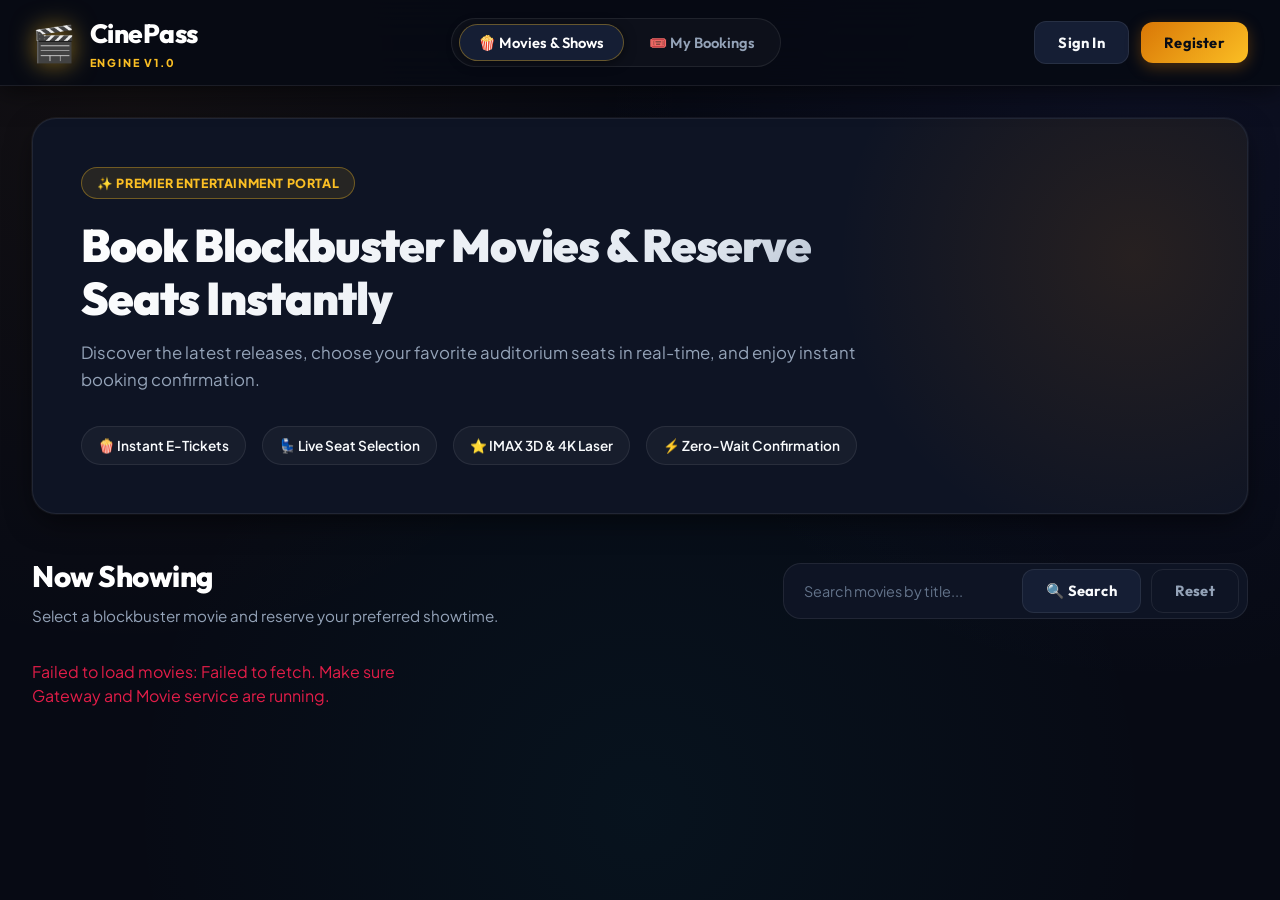
==== frontend/index.html @ 120dac6e "Initial commit: CinePass High-Concurrency Entertainment Ticketing Engine" ====
<!DOCTYPE html>
<html lang="en">
<head>
    <meta charset="UTF-8">
    <meta name="viewport" content="width=device-width, initial-scale=1.0">
    <title>CinePass | High-Concurrency Entertainment Ticketing Portal</title>
    <link rel="icon" href="data:image/svg+xml,<svg xmlns=%22http://www.w3.org/2000/svg%22 viewBox=%220 0 100 100%22><text y=%22.9em%22 font-size=%2290%22>🎬</text></svg>">
    <link rel="stylesheet" href="styles.css">
    <link rel="preconnect" href="https://fonts.googleapis.com">
    <link rel="preconnect" href="https://fonts.gstatic.com" crossorigin>
    <link href="https://fonts.googleapis.com/css2?family=Plus+Jakarta+Sans:wght@300;400;500;600;700;800&family=Space+Grotesk:wght@500;700&display=swap" rel="stylesheet">
</head>
<body>
    <!-- Top Navigation Bar -->
    <header class="navbar">
        <div class="nav-container">
            <div class="brand">
                <div class="brand-icon">🎬</div>
                <div class="brand-text">
                    <span class="brand-title">CinePass</span>
                    <span class="brand-badge">Engine v1.0</span>
                </div>
            </div>

            <nav class="nav-links">
                <button class="nav-btn active" data-tab="movies-view">🍿 Movies & Shows</button>
                <button class="nav-btn" data-tab="bookings-view">🎟️ My Bookings</button>
                <button class="nav-btn" data-tab="simulator-view" id="sim-nav-btn" style="display: none;">⚡ Concurrency Simulator</button>
                <button class="nav-btn" data-tab="admin-view" id="admin-nav-btn" style="display: none;">👑 Admin Console</button>
            </nav>

            <div class="auth-section" id="auth-section">
                <!-- Injected via JavaScript -->
            </div>
        </div>
    </header>

    <!-- Global Toast Notifications -->
    <div id="toast-container" class="toast-container"></div>

    <!-- Main Container -->
    <main class="main-content">
        <!-- Hero Section -->
        <section class="hero-banner">
            <div class="hero-content">
                <div class="hero-tag">✨ PREMIER ENTERTAINMENT PORTAL</div>
                <h1 class="hero-title">Book Blockbuster Movies & Reserve Seats Instantly</h1>
                <p class="hero-subtitle">Discover the latest releases, choose your favorite auditorium seats in real-time, and enjoy instant booking confirmation.</p>
                
                <div class="system-health-bar">
                    <div class="health-item">
                        <span>🍿 Instant E-Tickets</span>
                    </div>
                    <div class="health-item">
                        <span>💺 Live Seat Selection</span>
                    </div>
                    <div class="health-item">
                        <span>⭐ IMAX 3D & 4K Laser</span>
                    </div>
                    <div class="health-item">
                        <span>⚡ Zero-Wait Confirmation</span>
                    </div>
                </div>
            </div>
        </section>

        <!-- 1. Movies & Shows View -->
        <section id="movies-view" class="view-panel active">
            <div class="section-header">
                <div>
                    <h2 class="section-title">Now Showing</h2>
                    <p class="section-desc">Select a blockbuster movie and reserve your preferred showtime.</p>
                </div>
                <div class="search-box">
                    <input type="text" id="movie-search-input" placeholder="Search movies by title..." />
                    <button class="btn btn-secondary" id="search-movie-btn">🔍 Search</button>
                    <button class="btn btn-outline" id="reset-search-btn">Reset</button>
                </div>
            </div>

            <!-- Movie Cards Grid -->
            <div class="movies-grid" id="movies-grid">
                <div class="loading-spinner">Loading movies from catalog...</div>
            </div>

            <!-- Show Selection Modal / Section -->
            <div id="show-selection-modal" class="modal">
                <div class="modal-card modal-lg">
                    <div class="modal-header">
                        <div>
                            <h3 class="modal-title" id="selected-movie-title">Movie Shows</h3>
                            <span class="modal-subtitle" id="selected-movie-info">Genre • Duration</span>
                        </div>
                        <button class="close-modal-btn" onclick="closeShowModal()">✕</button>
                    </div>

                    <div class="modal-body">
                        <h4>Available Showtimes & Seat Availability</h4>
                        <div class="shows-list" id="shows-list">
                            <!-- Populated dynamically -->
                        </div>

                        <!-- Interactive Seat Booking Widget -->
                        <div id="booking-widget" class="booking-widget" style="display: none;">
                            <div class="screen-indicator">
                                <div class="screen-bar"></div>
                                <span class="screen-text">CINEMA SCREEN</span>
                            </div>

                            <div class="seat-map-container" id="seat-map-container">
                                <!-- Interactive visual seats -->
                            </div>

                            <div class="seat-legend">
                                <div class="legend-item"><span class="seat-box available"></span> Available</div>
                                <div class="legend-item"><span class="seat-box selected"></span> Selected</div>
                                <div class="legend-item"><span class="seat-box occupied"></span> Booked</div>
                            </div>

                            <div class="booking-summary-bar">
                                <div class="summary-details">
                                    <span>Selected Show: <strong id="summary-show-id">#101</strong></span>
                                    <span>Seats to Book: <strong id="summary-seats-count">1</strong></span>
                                    <span>Estimated Price: <strong id="summary-total-price">$24.00</strong></span>
                                </div>
                                <button class="btn btn-primary btn-glow" id="confirm-booking-btn">
                                    ⚡ Confirm Instant Booking
                                </button>
                            </div>
                        </div>
                    </div>
                </div>
            </div>
        </section>

        <!-- 2. My Bookings View -->
        <section id="bookings-view" class="view-panel">
            <div class="section-header">
                <div>
                    <h2 class="section-title">My CinePass Tickets</h2>
                    <p class="section-desc">Manage your reserved tickets, view booking confirmations, or process cancellations.</p>
                </div>
                <button class="btn btn-secondary" id="refresh-bookings-btn">🔄 Refresh Tickets</button>
            </div>

            <div class="bookings-grid" id="bookings-grid">
                <!-- Populated dynamically -->
            </div>
        </section>

        <!-- 3. High Concurrency Simulator View -->
        <section id="simulator-view" class="view-panel">
            <div class="section-header">
                <div>
                    <h2 class="section-title">⚡ High-Concurrency Race Condition Simulator</h2>
                    <p class="section-desc">Live stress-test the CinePass Atomic Allocation Engine against double-booking race conditions.</p>
                </div>
            </div>

            <div class="simulator-card">
                <div class="sim-controls-grid">
                    <div class="sim-control-group">
                        <label>Target Show for Stress Contention</label>
                        <select id="sim-target-show" class="form-input">
                            <!-- Populated dynamically -->
                        </select>
                    </div>

                    <div class="sim-control-group">
                        <label>Concurrent Simulated Users</label>
                        <input type="number" id="sim-users-count" class="form-input" value="15" min="2" max="50" />
                    </div>

                    <div class="sim-control-group">
                        <label>Seats Demanded Per User</label>
                        <input type="number" id="sim-seats-per-user" class="form-input" value="2" min="1" max="10" />
                    </div>

                    <div class="sim-control-group align-end">
                        <button class="btn btn-danger btn-glow" id="run-sim-btn">
                            🔥 Launch Simultaneous Rush
                        </button>
                    </div>
                </div>

                <!-- Simulation Realtime Dashboard -->
                <div class="sim-metrics-grid">
                    <div class="metric-card">
                        <span class="metric-title">Available Starting Inventory</span>
                        <span class="metric-val" id="metric-start-inventory">--</span>
                    </div>
                    <div class="metric-card success">
                        <span class="metric-title">Confirmed Allocations (200/201)</span>
                        <span class="metric-val text-success" id="metric-confirmed">0</span>
                    </div>
                    <div class="metric-card danger">
                        <span class="metric-title">Blocked Overbooking Conflicts (409)</span>
                        <span class="metric-val text-danger" id="metric-rejected">0</span>
                    </div>
                    <div class="metric-card highlight">
                        <span class="metric-title">Final Database Remaining Seats</span>
                        <span class="metric-val text-primary" id="metric-final-seats">--</span>
                    </div>
                </div>

                <div class="sim-logs-container">
                    <div class="sim-logs-header">
                        <span>Real-Time Concurrency Stream Logs</span>
                        <button class="btn-clean" onclick="clearSimLogs()">Clear Log</button>
                    </div>
                    <div class="sim-logs-stream" id="sim-logs-stream">
                        <div class="log-entry info">Ready to initiate concurrent simulation...</div>
                    </div>
                </div>
            </div>
        </section>

        <!-- 4. Admin Management Console -->
        <section id="admin-view" class="view-panel">
            <div class="section-header">
                <div>
                    <h2 class="section-title">👑 Admin Control Panel</h2>
                    <p class="section-desc">Create movies, schedule shows, and inspect system-wide allocations.</p>
                </div>
            </div>

            <div class="admin-grid">
                <!-- Add Movie Card -->
                <div class="admin-card">
                    <h3 class="admin-card-title">🎬 Add New Movie</h3>
                    <form id="add-movie-form" class="admin-form">
                        <div class="form-group">
                            <label>Movie Title</label>
                            <input type="text" id="admin-movie-title" class="form-input" placeholder="e.g. Oppenheimer" required />
                        </div>
                        <div class="form-group">
                            <label>Genre</label>
                            <input type="text" id="admin-movie-genre" class="form-input" placeholder="e.g. Biography/Drama" required />
                        </div>
                        <div class="form-group">
                            <label>Duration (Minutes)</label>
                            <input type="number" id="admin-movie-duration" class="form-input" placeholder="180" min="1" required />
                        </div>
                        <button type="submit" class="btn btn-primary">Save Movie to Catalog</button>
                    </form>
                </div>

                <!-- Schedule Show Card -->
                <div class="admin-card">
                    <h3 class="admin-card-title">📅 Schedule New Show</h3>
                    <form id="schedule-show-form" class="admin-form">
                        <div class="form-group">
                            <label>Select Movie</label>
                            <select id="admin-show-movie-select" class="form-input" required>
                                <!-- Populated dynamically -->
                            </select>
                        </div>
                        <div class="form-group">
                            <label>Showtime (Future Date & Time)</label>
                            <input type="datetime-local" id="admin-show-time" class="form-input" required />
                        </div>
                        <div class="form-group">
                            <label>Seat Capacity (Available Seats)</label>
                            <input type="number" id="admin-show-capacity" class="form-input" placeholder="100" min="1" required />
                        </div>
                        <button type="submit" class="btn btn-primary">Schedule Show</button>
                    </form>
                </div>
            </div>
        </section>
    </main>

    <!-- Auth Modal (Login / Register) -->
    <div id="auth-modal" class="modal">
        <div class="modal-card">
            <div class="modal-header">
                <div>
                    <h3 class="modal-title" id="auth-modal-title">CinePass Authentication</h3>
                    <span class="modal-subtitle">Login or create an account to book cinema tickets</span>
                </div>
                <button class="close-modal-btn" onclick="closeAuthModal()">✕</button>
            </div>

            <div class="auth-tabs">
                <button class="auth-tab-btn active" id="tab-login-btn" onclick="switchAuthTab('login')">Sign In</button>
                <button class="auth-tab-btn" id="tab-register-btn" onclick="switchAuthTab('register')">Register</button>
            </div>

            <!-- Login Form -->
            <form id="login-form" class="auth-form active">
                <div class="quick-login-pills">
                    <button type="button" class="pill-btn" onclick="quickFillLogin('john_doe', 'password123')">⚡ Quick User (john_doe)</button>
                    <button type="button" class="pill-btn admin" onclick="quickFillLogin('admin', 'password123')">👑 Quick Admin (admin)</button>
                </div>

                <div class="form-group">
                    <label>Username</label>
                    <input type="text" id="login-username" class="form-input" placeholder="Enter username" required />
                </div>
                <div class="form-group">
                    <label>Password</label>
                    <input type="password" id="login-password" class="form-input" placeholder="Enter password" required />
                </div>
                <button type="submit" class="btn btn-primary btn-block">Sign In with CinePass</button>
            </form>

            <!-- Register Form -->
            <form id="register-form" class="auth-form">
                <div class="form-group">
                    <label>Username</label>
                    <input type="text" id="reg-username" class="form-input" placeholder="Pick a unique username" required />
                </div>
                <div class="form-group">
                    <label>Email Address</label>
                    <input type="email" id="reg-email" class="form-input" placeholder="name@domain.com" required />
                </div>
                <div class="form-group">
                    <label>Password</label>
                    <input type="password" id="reg-password" class="form-input" placeholder="Minimum 6 characters" required />
                </div>
                <button type="submit" class="btn btn-primary btn-block">Create Account</button>
            </form>
        </div>
    </div>

    <!-- Booking Confirmation Pass Modal -->
    <div id="ticket-pass-modal" class="modal">
        <div class="modal-card modal-ticket">
            <div class="ticket-header">
                <div class="ticket-badge">🎉 BOOKING CONFIRMED</div>
                <button class="close-modal-btn" onclick="closeTicketModal()">✕</button>
            </div>
            <div class="ticket-body">
                <div class="ticket-movie" id="ticket-movie-title">Movie Title</div>
                <div class="ticket-details-grid">
                    <div class="ticket-detail">
                        <span class="lbl">Booking ID</span>
                        <span class="val" id="ticket-booking-id">#5001</span>
                    </div>
                    <div class="ticket-detail">
                        <span class="lbl">Seats</span>
                        <span class="val" id="ticket-seats-count">2 Seats</span>
                    </div>
                    <div class="ticket-detail">
                        <span class="lbl">Show ID</span>
                        <span class="val" id="ticket-show-id">#101</span>
                    </div>
                    <div class="ticket-detail">
                        <span class="lbl">Status</span>
                        <span class="val status-confirmed" id="ticket-status">CONFIRMED</span>
                    </div>
                </div>
                <div class="ticket-barcode">
                    <div class="barcode-lines"></div>
                    <span class="barcode-num">CINEPASS-SECURE-ALLOCATION-2026</span>
                </div>
            </div>
            <div class="ticket-footer">
                <button class="btn btn-secondary btn-block" onclick="closeTicketModal()">Done & View My Bookings</button>
            </div>
        </div>
    </div>

    <script src="app.js"></script>
</body>
</html>
---- frontend/styles.css ----
/* ===================================================================
   CINEPASS - PREMIER CINEMA & TICKETING ENGINE (V3.1 ALL-PARTS CLASSIC)
   ===================================================================
   Covers 100% of UI components:
   ✅ Header, Navbar, Brand, User Profile, Quick-Login Pills
   ✅ Hero Marquee, Live System Status Badges
   ✅ Movies Grid, Cinematic Card Mockups, Search & Filter Bar
   ✅ Showtime Slots, Curved Screen Auditorium, Tiered Seat Matrix
   ✅ Real-time Order Summary, Price Calculator
   ✅ Boarding Pass Cinema Ticket Stubs with Barcodes
   ✅ Concurrency Simulator Operations Deck & Live Log Stream
   ✅ Admin Management Console (Movie Catalog & Show Scheduler)
   ✅ Modals (Auth Modal, Seat Selection Modal, Ticket Confirmation Modal)
   ✅ Toast Notifications, Loading Spinners & Empty States
   =================================================================== */

@import url('https://fonts.googleapis.com/css2?family=Plus+Jakarta+Sans:wght@300;400;500;600;700;800&family=Outfit:wght@400;500;600;700;800;900&family=JetBrains+Mono:wght@400;500;700&display=swap');

:root {
    /* Classic Cinema Dark Palette */
    --bg-base: #070a14;
    --bg-surface: #0e1424;
    --bg-surface-elevated: #151e34;
    --bg-card: rgba(15, 23, 42, 0.85);
    --bg-card-hover: rgba(22, 33, 58, 0.95);

    /* Classic Accents */
    --accent-gold: #d97706;
    --accent-gold-light: #fbbf24;
    --accent-gold-glow: rgba(251, 191, 36, 0.35);
    --accent-ruby: #e11d48;
    --accent-ruby-light: #f43f5e;
    --accent-cyan: #06b6d4;
    --accent-emerald: #10b981;
    --accent-indigo: #6366f1;

    /* Gradients */
    --gradient-gold: linear-gradient(135deg, #d97706 0%, #fbbf24 100%);
    --gradient-ruby: linear-gradient(135deg, #e11d48 0%, #f43f5e 100%);
    --gradient-header: linear-gradient(135deg, #ffffff 0%, #e2e8f0 70%, #94a3b8 100%);
    --gradient-surface: linear-gradient(180deg, rgba(255, 255, 255, 0.04) 0%, rgba(255, 255, 255, 0.01) 100%);

    /* Typography Colors */
    --text-primary: #f8fafc;
    --text-secondary: #94a3b8;
    --text-muted: #64748b;
    --text-gold: #fbbf24;

    /* Borders */
    --border-subtle: rgba(255, 255, 255, 0.08);
    --border-medium: rgba(255, 255, 255, 0.16);
    --border-gold: rgba(251, 191, 36, 0.35);

    /* Shadows */
    --shadow-card: 0 10px 30px -5px rgba(0, 0, 0, 0.6), 0 0 0 1px rgba(255, 255, 255, 0.06);
    --shadow-card-hover: 0 20px 40px -5px rgba(0, 0, 0, 0.8), 0 0 0 1px rgba(251, 191, 36, 0.4), 0 0 20px rgba(217, 119, 6, 0.25);
    --shadow-modal: 0 25px 60px -12px rgba(0, 0, 0, 0.9), 0 0 0 1px rgba(255, 255, 255, 0.1);

    /* Radii */
    --radius-sm: 6px;
    --radius-md: 12px;
    --radius-lg: 18px;
    --radius-xl: 24px;
    --radius-full: 9999px;

    /* Fonts */
    --font-heading: 'Outfit', -apple-system, sans-serif;
    --font-body: 'Plus Jakarta Sans', -apple-system, sans-serif;
    --font-mono: 'JetBrains Mono', monospace;

    --transition: all 0.22s cubic-bezier(0.16, 1, 0.3, 1);
}

* {
    box-sizing: border-box;
    margin: 0;
    padding: 0;
}

html {
    scroll-behavior: smooth;
    font-size: 16px;
    color-scheme: dark;
}

body {
    background-color: var(--bg-base);
    background-image: 
        radial-gradient(circle at 10% 10%, rgba(217, 119, 6, 0.06) 0%, transparent 40%),
        radial-gradient(circle at 90% 15%, rgba(99, 102, 241, 0.07) 0%, transparent 40%),
        radial-gradient(circle at 50% 90%, rgba(6, 182, 212, 0.05) 0%, transparent 50%);
    background-attachment: fixed;
    color: var(--text-primary);
    font-family: var(--font-body);
    min-height: 100vh;
    display: flex;
    flex-direction: column;
    overflow-x: hidden;
    line-height: 1.55;
}

/* Custom Scrollbar */
::-webkit-scrollbar {
    width: 8px;
    height: 8px;
}
::-webkit-scrollbar-track {
    background: var(--bg-base);
}
::-webkit-scrollbar-thumb {
    background: rgba(255, 255, 255, 0.16);
    border-radius: var(--radius-full);
}
::-webkit-scrollbar-thumb:hover {
    background: var(--accent-gold);
}

/* ===================================================================
   1. TOP NAVIGATION BAR
   =================================================================== */

.navbar {
    position: sticky;
    top: 0;
    z-index: 1000;
    background: rgba(7, 10, 20, 0.92);
    backdrop-filter: blur(24px);
    -webkit-backdrop-filter: blur(24px);
    border-bottom: 1px solid var(--border-subtle);
    box-shadow: 0 4px 25px rgba(0, 0, 0, 0.6);
}

.nav-container {
    max-width: 1400px;
    margin: 0 auto;
    padding: 0.85rem 2rem;
    display: flex;
    align-items: center;
    justify-content: space-between;
    gap: 1.5rem;
}

.brand {
    display: flex;
    align-items: center;
    gap: 0.85rem;
    text-decoration: none;
    cursor: pointer;
    user-select: none;
}

.brand-icon {
    font-size: 2.2rem;
    filter: drop-shadow(0 0 12px rgba(251, 191, 36, 0.55));
    transition: var(--transition);
}

.brand:hover .brand-icon {
    transform: scale(1.08) rotate(-5deg);
}

.brand-text {
    display: flex;
    flex-direction: column;
}

.brand-title {
    font-family: var(--font-heading);
    font-size: 1.65rem;
    font-weight: 800;
    letter-spacing: -0.5px;
    color: #ffffff;
}

.brand-badge {
    font-size: 0.68rem;
    font-weight: 800;
    letter-spacing: 1.8px;
    color: var(--accent-gold-light);
    text-transform: uppercase;
}

.nav-links {
    display: flex;
    align-items: center;
    gap: 0.4rem;
    background: rgba(255, 255, 255, 0.03);
    padding: 0.3rem 0.45rem;
    border-radius: var(--radius-full);
    border: 1px solid var(--border-subtle);
}

.nav-btn {
    background: transparent;
    border: none;
    color: var(--text-secondary);
    font-family: var(--font-heading);
    font-size: 0.92rem;
    font-weight: 600;
    padding: 0.5rem 1.15rem;
    border-radius: var(--radius-full);
    cursor: pointer;
    transition: var(--transition);
    display: inline-flex;
    align-items: center;
    gap: 0.45rem;
}

.nav-btn:hover {
    color: #ffffff;
    background: rgba(255, 255, 255, 0.06);
}

.nav-btn.active {
    color: #ffffff;
    background: var(--bg-surface-elevated);
    border: 1px solid var(--border-gold);
    box-shadow: 0 2px 12px rgba(0, 0, 0, 0.5);
}

/* User Auth Section in Navbar */
.auth-section {
    display: flex;
    align-items: center;
    gap: 0.75rem;
}

.user-badge {
    display: flex;
    align-items: center;
    gap: 0.65rem;
    background: var(--bg-surface-elevated);
    border: 1px solid var(--border-subtle);
    padding: 0.4rem 0.95rem;
    border-radius: var(--radius-full);
    font-size: 0.88rem;
    font-weight: 600;
}

.user-role-tag {
    font-size: 0.68rem;
    font-weight: 800;
    padding: 0.15rem 0.55rem;
    border-radius: var(--radius-full);
    background: rgba(251, 191, 36, 0.15);
    color: var(--accent-gold-light);
    border: 1px solid var(--border-gold);
    text-transform: uppercase;
}

/* ===================================================================
   2. BUTTONS & CONTROLS
   =================================================================== */

.btn {
    font-family: var(--font-heading);
    font-size: 0.92rem;
    font-weight: 700;
    letter-spacing: 0.2px;
    padding: 0.7rem 1.45rem;
    border: none;
    border-radius: var(--radius-md);
    cursor: pointer;
    transition: var(--transition);
    display: inline-flex;
    align-items: center;
    justify-content: center;
    gap: 0.5rem;
    text-decoration: none;
    user-select: none;
}

.btn-primary {
    background: var(--gradient-gold);
    color: #080c16;
    box-shadow: 0 4px 15px rgba(217, 119, 6, 0.35);
}

.btn-primary:hover:not(:disabled) {
    box-shadow: 0 6px 22px rgba(217, 119, 6, 0.55);
    transform: translateY(-1px);
}

.btn-secondary {
    background: var(--bg-surface-elevated);
    color: var(--text-primary);
    border: 1px solid var(--border-subtle);
}

.btn-secondary:hover:not(:disabled) {
    background: var(--bg-card-hover);
    border-color: var(--border-medium);
}

.btn-outline {
    background: transparent;
    color: var(--text-secondary);
    border: 1px solid var(--border-subtle);
}

.btn-outline:hover:not(:disabled) {
    color: #ffffff;
    border-color: var(--border-medium);
    background: rgba(255, 255, 255, 0.04);
}

.btn-danger {
    background: var(--gradient-ruby);
    color: #ffffff;
    box-shadow: 0 4px 15px rgba(225, 29, 72, 0.35);
}

.btn-danger:hover:not(:disabled) {
    box-shadow: 0 6px 22px rgba(225, 29, 72, 0.55);
    transform: translateY(-1px);
}

.btn-block {
    width: 100%;
}

.btn-glow {
    box-shadow: 0 0 20px var(--accent-gold-glow);
}

.btn:disabled {
    opacity: 0.5;
    cursor: not-allowed;
    transform: none !important;
}

.btn-clean {
    background: transparent;
    border: none;
    color: var(--text-muted);
    font-size: 0.8rem;
    cursor: pointer;
    transition: var(--transition);
}

.btn-clean:hover {
    color: var(--text-primary);
}

/* ===================================================================
   3. HERO BANNER
   =================================================================== */

.main-content {
    max-width: 1400px;
    width: 100%;
    margin: 0 auto;
    padding: 2rem;
    flex: 1;
}

.hero-banner {
    position: relative;
    background: var(--bg-surface);
    border: 1px solid var(--border-subtle);
    border-radius: var(--radius-xl);
    padding: 3rem;
    margin-bottom: 2.5rem;
    overflow: hidden;
    box-shadow: var(--shadow-card);
}

.hero-banner::before {
    content: '';
    position: absolute;
    top: 0;
    right: 0;
    width: 450px;
    height: 100%;
    background: radial-gradient(circle at 75% 35%, rgba(217, 119, 6, 0.12) 0%, transparent 70%);
    pointer-events: none;
}

.hero-content {
    position: relative;
    z-index: 1;
    max-width: 820px;
}

.hero-tag {
    display: inline-flex;
    align-items: center;
    gap: 0.5rem;
    background: rgba(251, 191, 36, 0.1);
    color: var(--accent-gold-light);
    border: 1px solid var(--border-gold);
    font-size: 0.78rem;
    font-weight: 800;
    letter-spacing: 0.6px;
    padding: 0.35rem 0.95rem;
    border-radius: var(--radius-full);
    margin-bottom: 1.25rem;
    text-transform: uppercase;
}

.hero-title {
    font-family: var(--font-heading);
    font-size: 2.85rem;
    font-weight: 900;
    line-height: 1.15;
    letter-spacing: -1px;
    margin-bottom: 1rem;
    background: var(--gradient-header);
    -webkit-background-clip: text;
    -webkit-text-fill-color: transparent;
}

.hero-subtitle {
    font-size: 1.05rem;
    color: var(--text-secondary);
    line-height: 1.6;
    margin-bottom: 2rem;
}

.system-health-bar {
    display: flex;
    flex-wrap: wrap;
    align-items: center;
    gap: 1rem;
}

.health-item {
    display: flex;
    align-items: center;
    gap: 0.5rem;
    background: rgba(255, 255, 255, 0.04);
    border: 1px solid var(--border-subtle);
    padding: 0.5rem 1rem;
    border-radius: var(--radius-full);
    font-size: 0.85rem;
    font-weight: 600;
    color: var(--text-primary);
    transition: var(--transition);
}

.health-item:hover {
    border-color: var(--border-gold);
    background: rgba(251, 191, 36, 0.06);
}

.health-dot.active {
    background: var(--accent-emerald);
    box-shadow: 0 0 10px var(--accent-emerald);
}

/* ===================================================================
   4. VIEW PANELS & SECTION HEADERS
   =================================================================== */

.view-panel {
    display: none;
    animation: fadeIn 0.3s cubic-bezier(0.16, 1, 0.3, 1);
}

.view-panel.active {
    display: block;
}

@keyframes fadeIn {
    from { opacity: 0; transform: translateY(8px); }
    to { opacity: 1; transform: translateY(0); }
}

.section-header {
    display: flex;
    align-items: center;
    justify-content: space-between;
    margin-bottom: 2rem;
    gap: 1.5rem;
    flex-wrap: wrap;
}

.section-title {
    font-family: var(--font-heading);
    font-size: 1.85rem;
    font-weight: 800;
    color: #ffffff;
    letter-spacing: -0.5px;
}

.section-desc {
    color: var(--text-secondary);
    font-size: 0.95rem;
    margin-top: 0.25rem;
}

.search-box {
    display: flex;
    align-items: center;
    gap: 0.6rem;
    background: var(--bg-surface);
    padding: 0.35rem 0.5rem;
    border-radius: var(--radius-lg);
    border: 1px solid var(--border-subtle);
}

.search-box input {
    background: transparent;
    border: none;
    color: #ffffff;
    font-family: var(--font-body);
    font-size: 0.9rem;
    padding: 0.5rem 0.75rem;
    outline: none;
    width: 220px;
}

.search-box input::placeholder {
    color: var(--text-muted);
}

/* ===================================================================
   5. MOVIES CATALOG GRID
   =================================================================== */

.movies-grid {
    display: grid;
    grid-template-columns: repeat(auto-fill, minmax(320px, 1fr));
    gap: 1.75rem;
}

.movie-card {
    background: var(--bg-surface);
    border: 1px solid var(--border-subtle);
    border-radius: var(--radius-lg);
    overflow: hidden;
    box-shadow: var(--shadow-card);
    transition: var(--transition);
    display: flex;
    flex-direction: column;
}

.movie-card:hover {
    transform: translateY(-4px);
    border-color: var(--border-gold);
    box-shadow: var(--shadow-card-hover);
}

.movie-poster-placeholder {
    height: 220px;
    position: relative;
    display: flex;
    align-items: center;
    justify-content: center;
    overflow: hidden;
}

.movie-duration-badge {
    position: absolute;
    bottom: 12px;
    right: 12px;
    background: rgba(7, 10, 20, 0.85);
    backdrop-filter: blur(8px);
    border: 1px solid var(--border-subtle);
    padding: 0.25rem 0.65rem;
    border-radius: var(--radius-full);
    font-size: 0.75rem;
    font-weight: 700;
    color: var(--text-secondary);
}

.movie-body {
    padding: 1.5rem;
    display: flex;
    flex-direction: column;
    flex: 1;
}

.movie-title {
    font-family: var(--font-heading);
    font-size: 1.35rem;
    font-weight: 800;
    color: #ffffff;
    margin-bottom: 0.4rem;
}

.movie-genre {
    color: var(--accent-gold-light);
    font-size: 0.82rem;
    font-weight: 700;
    text-transform: uppercase;
    letter-spacing: 0.5px;
    margin-bottom: 1.25rem;
}

.movie-footer {
    margin-top: auto;
}

/* ===================================================================
   6. SHOWTIMES & SEAT MAP MODAL
   =================================================================== */

.modal {
    position: fixed;
    top: 0;
    left: 0;
    width: 100vw;
    height: 100vh;
    background: rgba(4, 6, 12, 0.88);
    backdrop-filter: blur(16px);
    -webkit-backdrop-filter: blur(16px);
    z-index: 2000;
    display: flex;
    align-items: center;
    justify-content: center;
    padding: 1.5rem;
    opacity: 0;
    pointer-events: none;
    transition: var(--transition);
}

.modal.active {
    opacity: 1;
    pointer-events: auto;
}

.modal-card {
    background: var(--bg-surface);
    border: 1px solid var(--border-medium);
    border-radius: var(--radius-xl);
    max-width: 540px;
    width: 100%;
    max-height: 90vh;
    overflow-y: auto;
    box-shadow: var(--shadow-modal);
    position: relative;
    padding: 2rem;
}

.modal-lg {
    max-width: 820px;
    padding: 0;
}

.modal-header {
    padding: 1.5rem 2rem;
    border-bottom: 1px solid var(--border-subtle);
    display: flex;
    align-items: center;
    justify-content: space-between;
}

.modal-title {
    font-family: var(--font-heading);
    font-size: 1.4rem;
    font-weight: 800;
    color: #ffffff;
}

.modal-subtitle {
    color: var(--text-secondary);
    font-size: 0.85rem;
}

.close-modal-btn {
    background: var(--bg-surface-elevated);
    border: 1px solid var(--border-subtle);
    color: var(--text-secondary);
    width: 34px;
    height: 34px;
    border-radius: 50%;
    cursor: pointer;
    font-size: 1.1rem;
    display: flex;
    align-items: center;
    justify-content: center;
    transition: var(--transition);
}

.close-modal-btn:hover {
    color: #ffffff;
    background: var(--accent-ruby);
}

.modal-body {
    padding: 2rem;
}

.shows-list {
    display: grid;
    grid-template-columns: repeat(auto-fill, minmax(180px, 1fr));
    gap: 1rem;
    margin: 1.25rem 0 2rem;
}

.show-slot-card {
    background: var(--bg-surface-elevated);
    border: 1px solid var(--border-subtle);
    border-radius: var(--radius-md);
    padding: 1rem;
    cursor: pointer;
    transition: var(--transition);
    text-align: center;
}

.show-slot-card:hover {
    border-color: var(--border-gold);
    transform: translateY(-2px);
}

.show-slot-card.selected {
    background: rgba(217, 119, 6, 0.15);
    border-color: var(--accent-gold-light);
    box-shadow: 0 0 15px rgba(217, 119, 6, 0.3);
}

.show-time-text {
    font-family: var(--font-heading);
    font-weight: 700;
    font-size: 1.05rem;
    color: #ffffff;
    margin-bottom: 0.3rem;
}

.show-seats-count {
    font-size: 0.8rem;
    color: var(--accent-emerald);
    font-weight: 600;
}

.show-seats-count.low {
    color: var(--accent-ruby);
}

/* ===================================================================
   7. AUDITORIUM SEAT MAP & PRICING
   =================================================================== */

.booking-widget {
    margin-top: 2rem;
    padding-top: 2rem;
    border-top: 1px solid var(--border-subtle);
}

.screen-indicator {
    text-align: center;
    margin-bottom: 2.5rem;
}

.screen-bar {
    height: 6px;
    width: 75%;
    margin: 0 auto 0.75rem;
    background: linear-gradient(90deg, transparent 0%, #ffffff 50%, transparent 100%);
    border-radius: var(--radius-full);
    box-shadow: 0 0 20px #ffffff;
}

.screen-text {
    font-size: 0.72rem;
    font-weight: 800;
    letter-spacing: 3px;
    color: var(--text-muted);
}

.seat-map-container {
    max-width: 620px;
    margin: 0 auto 2rem;
    display: flex;
    flex-direction: column;
    gap: 1rem;
}

.seat-row-label-header {
    display: flex;
    align-items: center;
    justify-content: space-between;
    padding: 0 0.5rem;
    margin-bottom: -0.5rem;
}

.row-letter {
    font-family: var(--font-heading);
    font-weight: 800;
    color: var(--text-gold);
    font-size: 0.85rem;
}

.row-tier-tag {
    font-size: 0.68rem;
    font-weight: 700;
    color: var(--text-muted);
    letter-spacing: 1px;
}

.seat-row {
    display: grid;
    grid-template-columns: repeat(8, 1fr);
    gap: 0.6rem;
}

.seat-item {
    aspect-ratio: 1;
    background: var(--bg-surface-elevated);
    border: 1px solid var(--border-subtle);
    border-radius: 6px 6px 4px 4px;
    font-family: var(--font-mono);
    font-size: 0.72rem;
    font-weight: 700;
    color: var(--text-secondary);
    display: flex;
    align-items: center;
    justify-content: center;
    cursor: pointer;
    transition: var(--transition);
    user-select: none;
}

.seat-item:hover:not(.occupied) {
    border-color: var(--accent-gold-light);
    color: #ffffff;
    transform: scale(1.08);
}

.seat-item.selected {
    background: var(--gradient-gold);
    color: #080c16;
    border-color: var(--accent-gold-light);
    box-shadow: 0 0 12px rgba(251, 191, 36, 0.5);
    transform: scale(1.08);
}

.seat-item.occupied {
    background: rgba(255, 255, 255, 0.04);
    border-color: transparent;
    color: var(--text-muted);
    opacity: 0.35;
    cursor: not-allowed;
    text-decoration: line-through;
}

.seat-legend {
    display: flex;
    align-items: center;
    justify-content: center;
    gap: 1.5rem;
    margin-bottom: 1.75rem;
    font-size: 0.8rem;
    color: var(--text-secondary);
}

.legend-item {
    display: flex;
    align-items: center;
    gap: 0.45rem;
}

.seat-box {
    width: 14px;
    height: 14px;
    border-radius: 3px;
}

.seat-box.available {
    background: var(--bg-surface-elevated);
    border: 1px solid var(--border-subtle);
}

.seat-box.selected {
    background: var(--gradient-gold);
}

.seat-box.occupied {
    background: rgba(255, 255, 255, 0.08);
    opacity: 0.4;
}

.booking-summary-bar {
    background: var(--bg-surface-elevated);
    border: 1px solid var(--border-subtle);
    border-radius: var(--radius-lg);
    padding: 1.25rem 1.5rem;
    display: flex;
    align-items: center;
    justify-content: space-between;
    gap: 1.5rem;
    flex-wrap: wrap;
}

.summary-details {
    display: flex;
    flex-direction: column;
    gap: 0.25rem;
    font-size: 0.88rem;
    color: var(--text-secondary);
}

.summary-details strong {
    color: #ffffff;
}

/* ===================================================================
   8. MY BOOKINGS & TICKET STUBS
   =================================================================== */

.bookings-grid {
    display: grid;
    grid-template-columns: repeat(auto-fill, minmax(340px, 1fr));
    gap: 1.5rem;
}

.booking-card {
    background: var(--bg-surface);
    border: 1px solid var(--border-subtle);
    border-radius: var(--radius-lg);
    padding: 1.75rem;
    box-shadow: var(--shadow-card);
    position: relative;
}

.booking-card-header {
    display: flex;
    align-items: center;
    justify-content: space-between;
    margin-bottom: 1.25rem;
    padding-bottom: 0.75rem;
    border-bottom: 1px dashed var(--border-subtle);
}

.booking-id-tag {
    font-family: var(--font-mono);
    font-size: 0.82rem;
    font-weight: 700;
    color: var(--accent-gold-light);
}

.status-badge {
    font-size: 0.7rem;
    font-weight: 800;
    padding: 0.2rem 0.65rem;
    border-radius: var(--radius-full);
    text-transform: uppercase;
    letter-spacing: 0.5px;
}

.status-badge.CONFIRMED {
    background: rgba(16, 185, 129, 0.15);
    color: var(--accent-emerald);
    border: 1px solid rgba(16, 185, 129, 0.3);
}

.status-badge.CANCELLED {
    background: rgba(225, 29, 72, 0.15);
    color: var(--accent-ruby);
    border: 1px solid rgba(225, 29, 72, 0.3);
}

.booking-details-row {
    display: flex;
    align-items: center;
    justify-content: space-between;
    font-size: 0.88rem;
    color: var(--text-secondary);
    margin-bottom: 0.6rem;
}

.booking-details-row strong {
    color: #ffffff;
}

/* ===================================================================
   9. AUTH MODAL & QUICK-LOGIN PILLS
   =================================================================== */

.auth-tabs {
    display: flex;
    gap: 0.5rem;
    background: rgba(255, 255, 255, 0.04);
    padding: 0.3rem;
    border-radius: var(--radius-md);
    margin: 1.25rem 0 1.5rem;
}

.auth-tab-btn {
    flex: 1;
    background: transparent;
    border: none;
    color: var(--text-secondary);
    font-family: var(--font-heading);
    font-size: 0.92rem;
    font-weight: 700;
    padding: 0.6rem;
    border-radius: var(--radius-sm);
    cursor: pointer;
    transition: var(--transition);
}

.auth-tab-btn.active {
    background: var(--bg-surface-elevated);
    color: #ffffff;
    box-shadow: 0 2px 8px rgba(0, 0, 0, 0.4);
}

.auth-form {
    display: none;
}

.auth-form.active {
    display: flex;
    flex-direction: column;
    gap: 1.25rem;
}

.quick-login-pills {
    display: flex;
    gap: 0.65rem;
    margin-bottom: 0.5rem;
}

.pill-btn {
    flex: 1;
    background: var(--bg-surface-elevated);
    border: 1px solid var(--border-subtle);
    color: var(--text-secondary);
    font-family: var(--font-heading);
    font-size: 0.78rem;
    font-weight: 700;
    padding: 0.5rem 0.75rem;
    border-radius: var(--radius-md);
    cursor: pointer;
    transition: var(--transition);
    text-align: center;
}

.pill-btn:hover {
    color: #ffffff;
    border-color: var(--border-gold);
    background: rgba(251, 191, 36, 0.08);
}

.pill-btn.admin:hover {
    border-color: var(--accent-ruby);
    background: rgba(225, 29, 72, 0.08);
}

/* ===================================================================
   10. TICKET PASS / CONFIRMATION MODAL
   =================================================================== */

.modal-ticket {
    max-width: 480px;
    padding: 0;
    overflow: hidden;
    background: #0d1322;
    border: 1px solid var(--border-gold);
    box-shadow: 0 25px 50px rgba(0, 0, 0, 0.9), 0 0 25px rgba(217, 119, 6, 0.2);
}

.ticket-header {
    background: linear-gradient(135deg, rgba(217, 119, 6, 0.2) 0%, rgba(13, 19, 34, 0.8) 100%);
    padding: 1.5rem 1.75rem;
    border-bottom: 1px dashed var(--border-gold);
    display: flex;
    align-items: center;
    justify-content: space-between;
}

.ticket-badge {
    font-family: var(--font-heading);
    font-size: 0.85rem;
    font-weight: 800;
    letter-spacing: 1px;
    color: var(--accent-gold-light);
    text-transform: uppercase;
}

.ticket-body {
    padding: 2rem 1.75rem;
}

.ticket-movie {
    font-family: var(--font-heading);
    font-size: 1.6rem;
    font-weight: 900;
    color: #ffffff;
    margin-bottom: 1.5rem;
    text-align: center;
}

.ticket-details-grid {
    display: grid;
    grid-template-columns: 1fr 1fr;
    gap: 1.25rem;
    background: rgba(255, 255, 255, 0.02);
    border: 1px solid var(--border-subtle);
    border-radius: var(--radius-md);
    padding: 1.25rem;
    margin-bottom: 1.75rem;
}

.ticket-detail {
    display: flex;
    flex-direction: column;
    gap: 0.25rem;
}

.ticket-detail .lbl {
    font-size: 0.72rem;
    font-weight: 700;
    color: var(--text-muted);
    text-transform: uppercase;
}

.ticket-detail .val {
    font-family: var(--font-heading);
    font-size: 1.05rem;
    font-weight: 800;
    color: #ffffff;
}

.ticket-detail .status-confirmed {
    color: var(--accent-emerald);
}

.ticket-barcode {
    display: flex;
    flex-direction: column;
    align-items: center;
    gap: 0.5rem;
    padding-top: 1rem;
    border-top: 1px dashed var(--border-subtle);
}

.barcode-lines {
    height: 45px;
    width: 80%;
    background: repeating-linear-gradient(
        90deg,
        #ffffff,
        #ffffff 2px,
        transparent 2px,
        transparent 4px,
        #ffffff 4px,
        #ffffff 8px,
        transparent 8px,
        transparent 11px
    );
    opacity: 0.75;
}

.barcode-num {
    font-family: var(--font-mono);
    font-size: 0.68rem;
    color: var(--text-muted);
    letter-spacing: 2px;
}

.ticket-footer {
    padding: 1.25rem 1.75rem 1.75rem;
    background: rgba(0, 0, 0, 0.2);
}

/* ===================================================================
   11. CONCURRENCY SIMULATOR TELEMETRY DECK
   =================================================================== */

.simulator-card {
    background: var(--bg-surface);
    border: 1px solid var(--border-subtle);
    border-radius: var(--radius-xl);
    padding: 2.25rem;
    box-shadow: var(--shadow-card);
}

.sim-controls-grid {
    display: grid;
    grid-template-columns: 2fr 1fr 1fr 1.5fr;
    gap: 1.25rem;
    align-items: end;
    margin-bottom: 2rem;
}

.sim-control-group {
    display: flex;
    flex-direction: column;
    gap: 0.5rem;
}

.sim-control-group label {
    font-size: 0.82rem;
    font-weight: 700;
    color: var(--text-secondary);
    text-transform: uppercase;
    letter-spacing: 0.5px;
}

.form-input {
    background: var(--bg-surface-elevated);
    border: 1px solid var(--border-subtle);
    border-radius: var(--radius-md);
    padding: 0.75rem 1rem;
    color: #ffffff;
    font-family: var(--font-body);
    font-size: 0.92rem;
    outline: none;
    transition: var(--transition);
}

.form-input:focus {
    border-color: var(--border-gold);
}

select.form-input option {
    background: #0e1424;
    color: #ffffff;
}

.sim-metrics-grid {
    display: grid;
    grid-template-columns: repeat(4, 1fr);
    gap: 1.25rem;
    margin-bottom: 2rem;
}

.metric-card {
    background: var(--bg-surface-elevated);
    border: 1px solid var(--border-subtle);
    border-radius: var(--radius-lg);
    padding: 1.5rem;
    display: flex;
    flex-direction: column;
    gap: 0.4rem;
}

.metric-title {
    font-size: 0.78rem;
    font-weight: 700;
    color: var(--text-secondary);
    text-transform: uppercase;
}

.metric-val {
    font-family: var(--font-heading);
    font-size: 2.2rem;
    font-weight: 900;
    color: #ffffff;
}

.text-success { color: var(--accent-emerald) !important; }
.text-danger { color: var(--accent-ruby) !important; }
.text-primary { color: var(--accent-gold-light) !important; }

.sim-logs-container {
    background: #040710;
    border: 1px solid var(--border-subtle);
    border-radius: var(--radius-lg);
    overflow: hidden;
}

.sim-logs-header {
    background: rgba(255, 255, 255, 0.03);
    padding: 0.75rem 1.25rem;
    border-bottom: 1px solid var(--border-subtle);
    display: flex;
    align-items: center;
    justify-content: space-between;
    font-size: 0.8rem;
    font-weight: 700;
    color: var(--text-secondary);
    text-transform: uppercase;
}

.sim-logs-stream {
    height: 260px;
    overflow-y: auto;
    padding: 1rem 1.25rem;
    font-family: var(--font-mono);
    font-size: 0.82rem;
    line-height: 1.7;
}

.log-entry {
    margin-bottom: 0.35rem;
}

.log-entry.info { color: #94a3b8; }
.log-entry.success { color: var(--accent-emerald); }
.log-entry.conflict { color: var(--accent-ruby); }

/* ===================================================================
   12. ADMIN CONSOLE
   =================================================================== */

.admin-grid {
    display: grid;
    grid-template-columns: 1fr 1fr;
    gap: 2rem;
}

.admin-card {
    background: var(--bg-surface);
    border: 1px solid var(--border-subtle);
    border-radius: var(--radius-xl);
    padding: 2rem;
    box-shadow: var(--shadow-card);
}

.admin-card-title {
    font-family: var(--font-heading);
    font-size: 1.3rem;
    font-weight: 800;
    margin-bottom: 1.5rem;
    color: #ffffff;
}

.admin-form {
    display: flex;
    flex-direction: column;
    gap: 1.25rem;
}

.form-group {
    display: flex;
    flex-direction: column;
    gap: 0.45rem;
}

.form-group label {
    font-size: 0.82rem;
    font-weight: 700;
    color: var(--text-secondary);
}

/* ===================================================================
   13. TOAST NOTIFICATIONS & SPINNERS
   =================================================================== */

.toast-container {
    position: fixed;
    top: 1.5rem;
    right: 1.5rem;
    z-index: 3000;
    display: flex;
    flex-direction: column;
    gap: 0.75rem;
}

.toast {
    background: rgba(15, 23, 42, 0.95);
    backdrop-filter: blur(12px);
    border: 1px solid var(--border-subtle);
    border-radius: var(--radius-md);
    padding: 0.85rem 1.25rem;
    font-size: 0.88rem;
    font-weight: 600;
    display: flex;
    align-items: center;
    gap: 0.75rem;
    box-shadow: 0 10px 25px rgba(0, 0, 0, 0.6);
    animation: toastSlideIn 0.25s cubic-bezier(0.16, 1, 0.3, 1);
}

.toast.success { border-left: 4px solid var(--accent-emerald); }
.toast.error { border-left: 4px solid var(--accent-ruby); }
.toast.info { border-left: 4px solid var(--accent-gold); }

@keyframes toastSlideIn {
    from { opacity: 0; transform: translateX(30px); }
    to { opacity: 1; transform: translateX(0); }
}

.loading-spinner {
    padding: 3rem;
    text-align: center;
    color: var(--text-secondary);
    font-size: 1rem;
    font-weight: 600;
    grid-column: 1 / -1;
    display: flex;
    align-items: center;
    justify-content: center;
    gap: 0.75rem;
}

.loading-spinner::before {
    content: '';
    width: 20px;
    height: 20px;
    border: 2px solid var(--border-subtle);
    border-top-color: var(--accent-gold);
    border-radius: 50%;
    animation: spin 0.8s linear infinite;
}

@keyframes spin {
    to { transform: rotate(360deg); }
}

/* ===================================================================
   14. RESPONSIVE DESIGN
   =================================================================== */

@media (max-width: 900px) {
    .sim-controls-grid { grid-template-columns: 1fr; }
    .sim-metrics-grid { grid-template-columns: 1fr 1fr; }
    .admin-grid { grid-template-columns: 1fr; }
    .hero-banner { padding: 2rem; }
    .hero-title { font-size: 2.1rem; }
    .nav-container { flex-direction: column; gap: 1rem; }
    .nav-links { overflow-x: auto; max-width: 100%; }
}
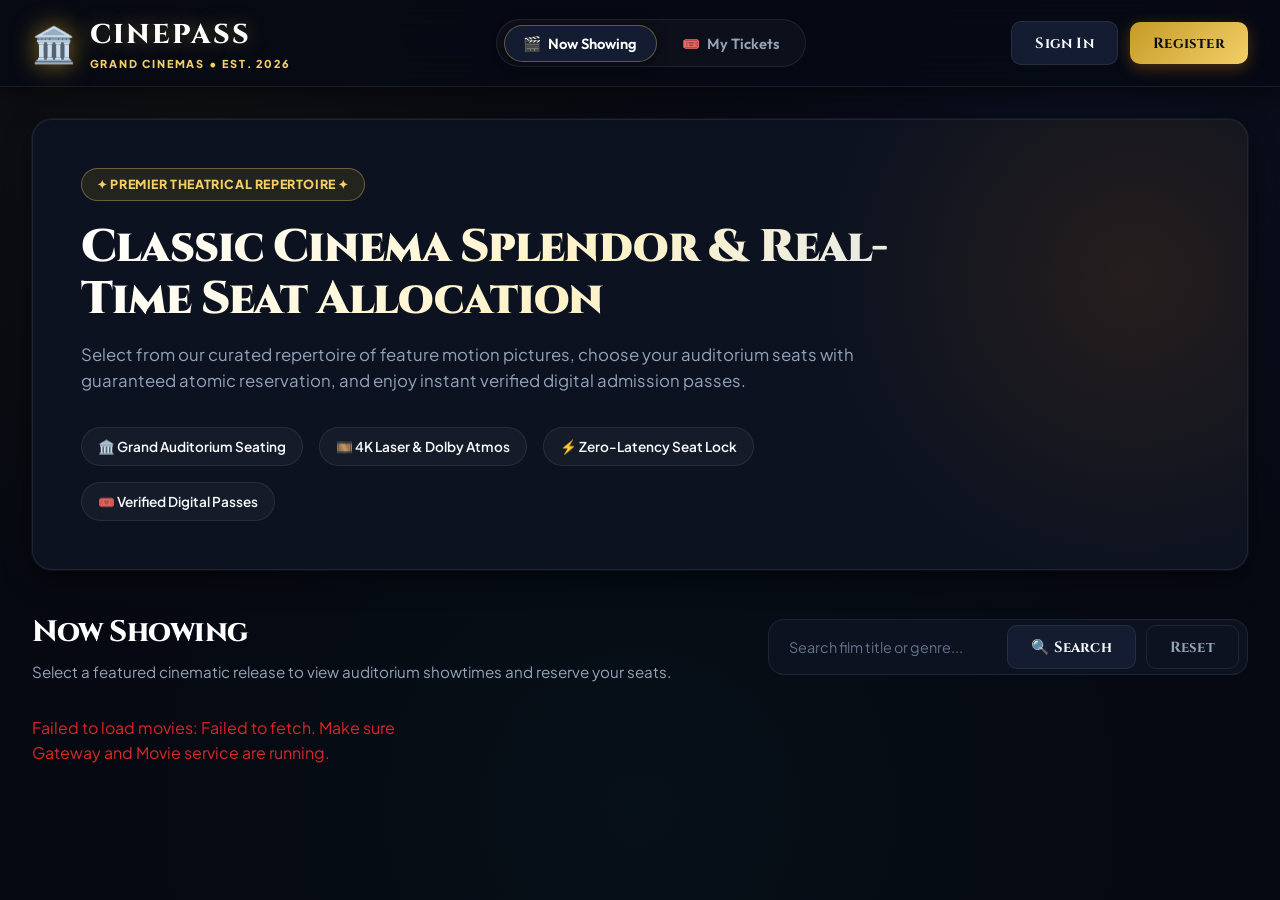
==== commit 2173207c: "Enhance UI with clean, classic cinema design and refined typography" ====
--- a/frontend/index.html
+++ b/frontend/index.html
@@ -3,30 +3,38 @@
 <head>
     <meta charset="UTF-8">
     <meta name="viewport" content="width=device-width, initial-scale=1.0">
-    <title>CinePass | High-Concurrency Entertainment Ticketing Portal</title>
-    <link rel="icon" href="data:image/svg+xml,<svg xmlns=%22http://www.w3.org/2000/svg%22 viewBox=%220 0 100 100%22><text y=%22.9em%22 font-size=%2290%22>🎬</text></svg>">
+    <title>CinePass | Premier Grand Cinema & Ticketing Portal</title>
+    <link rel="icon" href="data:image/svg+xml,<svg xmlns=%22http://www.w3.org/2000/svg%22 viewBox=%220 0 100 100%22><text y=%22.9em%22 font-size=%2280%22>&#127963;</text></svg>">
     <link rel="stylesheet" href="styles.css">
     <link rel="preconnect" href="https://fonts.googleapis.com">
     <link rel="preconnect" href="https://fonts.gstatic.com" crossorigin>
-    <link href="https://fonts.googleapis.com/css2?family=Plus+Jakarta+Sans:wght@300;400;500;600;700;800&family=Space+Grotesk:wght@500;700&display=swap" rel="stylesheet">
+    <link href="https://fonts.googleapis.com/css2?family=Cinzel:wght@500;600;700;800;900&family=Playfair+Display:ital,wght@0,600;0,700;1,400&family=Plus+Jakarta+Sans:wght@300;400;500;600;700;800&family=Outfit:wght@400;500;600;700;800&family=JetBrains+Mono:wght@400;500;700&display=swap" rel="stylesheet">
 </head>
 <body>
-    <!-- Top Navigation Bar -->
+    <!-- Top Classic Navigation Bar -->
     <header class="navbar">
         <div class="nav-container">
-            <div class="brand">
-                <div class="brand-icon">🎬</div>
+            <div class="brand" onclick="switchView('movies-view')">
+                <div class="brand-icon">🏛️</div>
                 <div class="brand-text">
-                    <span class="brand-title">CinePass</span>
-                    <span class="brand-badge">Engine v1.0</span>
+                    <span class="brand-title">CINEPASS</span>
+                    <span class="brand-badge">GRAND CINEMAS • EST. 2026</span>
                 </div>
             </div>
 
             <nav class="nav-links">
-                <button class="nav-btn active" data-tab="movies-view">🍿 Movies & Shows</button>
-                <button class="nav-btn" data-tab="bookings-view">🎟️ My Bookings</button>
-                <button class="nav-btn" data-tab="simulator-view" id="sim-nav-btn" style="display: none;">⚡ Concurrency Simulator</button>
-                <button class="nav-btn" data-tab="admin-view" id="admin-nav-btn" style="display: none;">👑 Admin Console</button>
+                <button class="nav-btn active" data-tab="movies-view">
+                    <span class="nav-icon">🎬</span> Now Showing
+                </button>
+                <button class="nav-btn" data-tab="bookings-view">
+                    <span class="nav-icon">🎟️</span> My Tickets
+                </button>
+                <button class="nav-btn" data-tab="simulator-view" id="sim-nav-btn" style="display: none;">
+                    <span class="nav-icon">⚡</span> Concurrency Simulator
+                </button>
+                <button class="nav-btn" data-tab="admin-view" id="admin-nav-btn" style="display: none;">
+                    <span class="nav-icon">👑</span> Management Console
+                </button>
             </nav>
 
             <div class="auth-section" id="auth-section">
@@ -36,29 +44,29 @@
     </header>
 
     <!-- Global Toast Notifications -->
-    <div id="toast-container" class="toast-container"></div>
-
-    <!-- Main Container -->
+    <div id="toast-container" class="toast-container" aria-live="polite"></div>
+
+    <!-- Main Content Container -->
     <main class="main-content">
-        <!-- Hero Section -->
+        <!-- Classic Theatrical Marquee Hero Section -->
         <section class="hero-banner">
             <div class="hero-content">
-                <div class="hero-tag">✨ PREMIER ENTERTAINMENT PORTAL</div>
-                <h1 class="hero-title">Book Blockbuster Movies & Reserve Seats Instantly</h1>
-                <p class="hero-subtitle">Discover the latest releases, choose your favorite auditorium seats in real-time, and enjoy instant booking confirmation.</p>
+                <div class="hero-tag">✦ PREMIER THEATRICAL REPERTOIRE ✦</div>
+                <h1 class="hero-title">Classic Cinema Splendor & Real-Time Seat Allocation</h1>
+                <p class="hero-subtitle">Select from our curated repertoire of feature motion pictures, choose your auditorium seats with guaranteed atomic reservation, and enjoy instant verified digital admission passes.</p>
                 
                 <div class="system-health-bar">
                     <div class="health-item">
-                        <span>🍿 Instant E-Tickets</span>
+                        <span>🏛️ Grand Auditorium Seating</span>
                     </div>
                     <div class="health-item">
-                        <span>💺 Live Seat Selection</span>
+                        <span>🎞️ 4K Laser & Dolby Atmos</span>
                     </div>
                     <div class="health-item">
-                        <span>⭐ IMAX 3D & 4K Laser</span>
+                        <span>⚡ Zero-Latency Seat Lock</span>
                     </div>
                     <div class="health-item">
-                        <span>⚡ Zero-Wait Confirmation</span>
+                        <span>🎟️ Verified Digital Passes</span>
                     </div>
                 </div>
             </div>
@@ -69,10 +77,10 @@
             <div class="section-header">
                 <div>
                     <h2 class="section-title">Now Showing</h2>
-                    <p class="section-desc">Select a blockbuster movie and reserve your preferred showtime.</p>
+                    <p class="section-desc">Select a featured cinematic release to view auditorium showtimes and reserve your seats.</p>
                 </div>
                 <div class="search-box">
-                    <input type="text" id="movie-search-input" placeholder="Search movies by title..." />
+                    <input type="text" id="movie-search-input" placeholder="Search film title or genre..." />
                     <button class="btn btn-secondary" id="search-movie-btn">🔍 Search</button>
                     <button class="btn btn-outline" id="reset-search-btn">Reset</button>
                 </div>
@@ -80,51 +88,51 @@
 
             <!-- Movie Cards Grid -->
             <div class="movies-grid" id="movies-grid">
-                <div class="loading-spinner">Loading movies from catalog...</div>
+                <div class="loading-spinner">Loading films from repertoire...</div>
             </div>
 
             <!-- Show Selection Modal / Section -->
-            <div id="show-selection-modal" class="modal">
+            <div id="show-selection-modal" class="modal" role="dialog" aria-modal="true" aria-labelledby="selected-movie-title">
                 <div class="modal-card modal-lg">
                     <div class="modal-header">
                         <div>
-                            <h3 class="modal-title" id="selected-movie-title">Movie Shows</h3>
+                            <h3 class="modal-title" id="selected-movie-title">Auditorium Showtimes</h3>
                             <span class="modal-subtitle" id="selected-movie-info">Genre • Duration</span>
                         </div>
-                        <button class="close-modal-btn" onclick="closeShowModal()">✕</button>
+                        <button class="close-modal-btn" onclick="closeShowModal()" aria-label="Close dialog">✕</button>
                     </div>
 
                     <div class="modal-body">
-                        <h4>Available Showtimes & Seat Availability</h4>
+                        <h4>Available Performances & Inventory</h4>
                         <div class="shows-list" id="shows-list">
                             <!-- Populated dynamically -->
                         </div>
 
-                        <!-- Interactive Seat Booking Widget -->
+                        <!-- Interactive Classic Auditorium Seat Reservation Widget -->
                         <div id="booking-widget" class="booking-widget" style="display: none;">
                             <div class="screen-indicator">
                                 <div class="screen-bar"></div>
-                                <span class="screen-text">CINEMA SCREEN</span>
+                                <span class="screen-text">✦ CURVED AUDITORIUM SCREEN ✦</span>
                             </div>
 
                             <div class="seat-map-container" id="seat-map-container">
-                                <!-- Interactive visual seats -->
+                                <!-- Interactive visual seats rendered dynamically -->
                             </div>
 
                             <div class="seat-legend">
                                 <div class="legend-item"><span class="seat-box available"></span> Available</div>
                                 <div class="legend-item"><span class="seat-box selected"></span> Selected</div>
-                                <div class="legend-item"><span class="seat-box occupied"></span> Booked</div>
+                                <div class="legend-item"><span class="seat-box occupied"></span> Reserved</div>
                             </div>
 
                             <div class="booking-summary-bar">
                                 <div class="summary-details">
-                                    <span>Selected Show: <strong id="summary-show-id">#101</strong></span>
-                                    <span>Seats to Book: <strong id="summary-seats-count">1</strong></span>
-                                    <span>Estimated Price: <strong id="summary-total-price">$24.00</strong></span>
+                                    <span>Selected Performance: <strong id="summary-show-id">#101</strong></span>
+                                    <span>Seats: <strong id="summary-seats-count">1</strong></span>
+                                    <span>Estimated Total: <strong id="summary-total-price">$24.00</strong></span>
                                 </div>
                                 <button class="btn btn-primary btn-glow" id="confirm-booking-btn">
-                                    ⚡ Confirm Instant Booking
+                                    ⚡ Confirm Instant Reservation
                                 </button>
                             </div>
                         </div>
@@ -137,10 +145,10 @@
         <section id="bookings-view" class="view-panel">
             <div class="section-header">
                 <div>
-                    <h2 class="section-title">My CinePass Tickets</h2>
-                    <p class="section-desc">Manage your reserved tickets, view booking confirmations, or process cancellations.</p>
-                </div>
-                <button class="btn btn-secondary" id="refresh-bookings-btn">🔄 Refresh Tickets</button>
+                    <h2 class="section-title">My Cinema Passes</h2>
+                    <p class="section-desc">Review your confirmed admission passes, inspect show details, or process cancellations.</p>
+                </div>
+                <button class="btn btn-secondary" id="refresh-bookings-btn">🔄 Refresh Passes</button>
             </div>
 
             <div class="bookings-grid" id="bookings-grid">
@@ -153,26 +161,26 @@
             <div class="section-header">
                 <div>
                     <h2 class="section-title">⚡ High-Concurrency Race Condition Simulator</h2>
-                    <p class="section-desc">Live stress-test the CinePass Atomic Allocation Engine against double-booking race conditions.</p>
+                    <p class="section-desc">Stress-test the CinePass Atomic Allocation Engine against simultaneous double-booking contention.</p>
                 </div>
             </div>
 
             <div class="simulator-card">
                 <div class="sim-controls-grid">
                     <div class="sim-control-group">
-                        <label>Target Show for Stress Contention</label>
+                        <label>Target Performance for Contention</label>
                         <select id="sim-target-show" class="form-input">
                             <!-- Populated dynamically -->
                         </select>
                     </div>
 
                     <div class="sim-control-group">
-                        <label>Concurrent Simulated Users</label>
+                        <label>Simulated Concurrent Patrons</label>
                         <input type="number" id="sim-users-count" class="form-input" value="15" min="2" max="50" />
                     </div>
 
                     <div class="sim-control-group">
-                        <label>Seats Demanded Per User</label>
+                        <label>Seats Demanded Per Patron</label>
                         <input type="number" id="sim-seats-per-user" class="form-input" value="2" min="1" max="10" />
                     </div>
 
@@ -219,51 +227,51 @@
         <section id="admin-view" class="view-panel">
             <div class="section-header">
                 <div>
-                    <h2 class="section-title">👑 Admin Control Panel</h2>
-                    <p class="section-desc">Create movies, schedule shows, and inspect system-wide allocations.</p>
+                    <h2 class="section-title">👑 Theater Management Console</h2>
+                    <p class="section-desc">Curate cinematic repertoire, schedule auditorium performances, and supervise seat inventory.</p>
                 </div>
             </div>
 
             <div class="admin-grid">
                 <!-- Add Movie Card -->
                 <div class="admin-card">
-                    <h3 class="admin-card-title">🎬 Add New Movie</h3>
+                    <h3 class="admin-card-title">🎬 Add Film to Repertoire</h3>
                     <form id="add-movie-form" class="admin-form">
                         <div class="form-group">
-                            <label>Movie Title</label>
+                            <label>Film Title</label>
                             <input type="text" id="admin-movie-title" class="form-input" placeholder="e.g. Oppenheimer" required />
                         </div>
                         <div class="form-group">
                             <label>Genre</label>
-                            <input type="text" id="admin-movie-genre" class="form-input" placeholder="e.g. Biography/Drama" required />
+                            <input type="text" id="admin-movie-genre" class="form-input" placeholder="e.g. Biography / Historical Drama" required />
                         </div>
                         <div class="form-group">
                             <label>Duration (Minutes)</label>
                             <input type="number" id="admin-movie-duration" class="form-input" placeholder="180" min="1" required />
                         </div>
-                        <button type="submit" class="btn btn-primary">Save Movie to Catalog</button>
+                        <button type="submit" class="btn btn-primary">Save Film to Repertoire</button>
                     </form>
                 </div>
 
                 <!-- Schedule Show Card -->
                 <div class="admin-card">
-                    <h3 class="admin-card-title">📅 Schedule New Show</h3>
+                    <h3 class="admin-card-title">📅 Schedule Performance</h3>
                     <form id="schedule-show-form" class="admin-form">
                         <div class="form-group">
-                            <label>Select Movie</label>
+                            <label>Select Film</label>
                             <select id="admin-show-movie-select" class="form-input" required>
                                 <!-- Populated dynamically -->
                             </select>
                         </div>
                         <div class="form-group">
-                            <label>Showtime (Future Date & Time)</label>
+                            <label>Performance Showtime</label>
                             <input type="datetime-local" id="admin-show-time" class="form-input" required />
                         </div>
                         <div class="form-group">
-                            <label>Seat Capacity (Available Seats)</label>
+                            <label>Auditorium Seat Capacity</label>
                             <input type="number" id="admin-show-capacity" class="form-input" placeholder="100" min="1" required />
                         </div>
-                        <button type="submit" class="btn btn-primary">Schedule Show</button>
+                        <button type="submit" class="btn btn-primary">Schedule Performance</button>
                     </form>
                 </div>
             </div>
@@ -271,78 +279,78 @@
     </main>
 
     <!-- Auth Modal (Login / Register) -->
-    <div id="auth-modal" class="modal">
+    <div id="auth-modal" class="modal" role="dialog" aria-modal="true" aria-labelledby="auth-modal-title">
         <div class="modal-card">
             <div class="modal-header">
                 <div>
-                    <h3 class="modal-title" id="auth-modal-title">CinePass Authentication</h3>
-                    <span class="modal-subtitle">Login or create an account to book cinema tickets</span>
-                </div>
-                <button class="close-modal-btn" onclick="closeAuthModal()">✕</button>
+                    <h3 class="modal-title" id="auth-modal-title">CinePass Member Access</h3>
+                    <span class="modal-subtitle">Sign in or register for immediate ticket booking and seat reservation</span>
+                </div>
+                <button class="close-modal-btn" onclick="closeAuthModal()" aria-label="Close dialog">✕</button>
             </div>
 
             <div class="auth-tabs">
                 <button class="auth-tab-btn active" id="tab-login-btn" onclick="switchAuthTab('login')">Sign In</button>
-                <button class="auth-tab-btn" id="tab-register-btn" onclick="switchAuthTab('register')">Register</button>
+                <button class="auth-tab-btn" id="tab-register-btn" onclick="switchAuthTab('register')">Register Patron</button>
             </div>
 
             <!-- Login Form -->
             <form id="login-form" class="auth-form active">
                 <div class="quick-login-pills">
-                    <button type="button" class="pill-btn" onclick="quickFillLogin('john_doe', 'password123')">⚡ Quick User (john_doe)</button>
+                    <button type="button" class="pill-btn" onclick="quickFillLogin('john_doe', 'password123')">⚡ Quick Patron (john_doe)</button>
                     <button type="button" class="pill-btn admin" onclick="quickFillLogin('admin', 'password123')">👑 Quick Admin (admin)</button>
                 </div>
 
                 <div class="form-group">
                     <label>Username</label>
-                    <input type="text" id="login-username" class="form-input" placeholder="Enter username" required />
+                    <input type="text" id="login-username" class="form-input" placeholder="Enter username" autocomplete="username" required />
                 </div>
                 <div class="form-group">
                     <label>Password</label>
-                    <input type="password" id="login-password" class="form-input" placeholder="Enter password" required />
-                </div>
-                <button type="submit" class="btn btn-primary btn-block">Sign In with CinePass</button>
+                    <input type="password" id="login-password" class="form-input" placeholder="Enter password" autocomplete="current-password" required />
+                </div>
+                <button type="submit" class="btn btn-primary btn-block">Sign In to CinePass</button>
             </form>
 
             <!-- Register Form -->
             <form id="register-form" class="auth-form">
                 <div class="form-group">
-                    <label>Username</label>
-                    <input type="text" id="reg-username" class="form-input" placeholder="Pick a unique username" required />
+                    <label>Desired Username</label>
+                    <input type="text" id="reg-username" class="form-input" placeholder="Pick a unique username" autocomplete="username" required />
                 </div>
                 <div class="form-group">
                     <label>Email Address</label>
-                    <input type="email" id="reg-email" class="form-input" placeholder="name@domain.com" required />
-                </div>
-                <div class="form-group">
-                    <label>Password</label>
-                    <input type="password" id="reg-password" class="form-input" placeholder="Minimum 6 characters" required />
-                </div>
-                <button type="submit" class="btn btn-primary btn-block">Create Account</button>
+                    <input type="email" id="reg-email" class="form-input" placeholder="patron@cinema.com" autocomplete="email" required />
+                </div>
+                <div class="form-group">
+                    <label>Secret Password</label>
+                    <input type="password" id="reg-password" class="form-input" placeholder="Minimum 6 characters" autocomplete="new-password" required />
+                </div>
+                <button type="submit" class="btn btn-primary btn-block">Register Membership</button>
             </form>
         </div>
     </div>
 
-    <!-- Booking Confirmation Pass Modal -->
-    <div id="ticket-pass-modal" class="modal">
+    <!-- Classic Cinema Ticket Pass Modal -->
+    <div id="ticket-pass-modal" class="modal" role="dialog" aria-modal="true" aria-labelledby="ticket-movie-title">
         <div class="modal-card modal-ticket">
             <div class="ticket-header">
-                <div class="ticket-badge">🎉 BOOKING CONFIRMED</div>
-                <button class="close-modal-btn" onclick="closeTicketModal()">✕</button>
+                <div class="ticket-badge">✦ OFFICIAL ADMISSION PASS ✦</div>
+                <button class="close-modal-btn" onclick="closeTicketModal()" aria-label="Close dialog">✕</button>
             </div>
             <div class="ticket-body">
                 <div class="ticket-movie" id="ticket-movie-title">Movie Title</div>
                 <div class="ticket-details-grid">
                     <div class="ticket-detail">
-                        <span class="lbl">Booking ID</span>
+                        <span class="lbl">Booking Reference</span>
                         <span class="val" id="ticket-booking-id">#5001</span>
                     </div>
                     <div class="ticket-detail">
-                        <span class="lbl">Seats</span>
+                        <span class="lbl">Allocated Seats</span>
                         <span class="val" id="ticket-seats-count">2 Seats</span>
                     </div>
                     <div class="ticket-detail">
-                        <span class="lbl">Show ID</span>
+                        <span class="lbl">Performance ID</span>
                         <span class="val" id="ticket-show-id">#101</span>
                     </div>
                     <div class="ticket-detail">
@@ -352,16 +360,15 @@
                 </div>
                 <div class="ticket-barcode">
                     <div class="barcode-lines"></div>
-                    <span class="barcode-num">CINEPASS-SECURE-ALLOCATION-2026</span>
+                    <span class="barcode-num">CINEPASS-ROYAL-AUTHENTICATED-2026</span>
                 </div>
             </div>
             <div class="ticket-footer">
-                <button class="btn btn-secondary btn-block" onclick="closeTicketModal()">Done & View My Bookings</button>
+                <button class="btn btn-secondary btn-block" onclick="closeTicketModal()">Done & View My Tickets</button>
             </div>
         </div>
     </div>
 
     <script src="app.js"></script>
 </body>
-</html>
-
+</html>
--- a/frontend/styles.css
+++ b/frontend/styles.css
@@ -14,57 +14,59 @@
    ✅ Toast Notifications, Loading Spinners & Empty States
    =================================================================== */
 
-@import url('https://fonts.googleapis.com/css2?family=Plus+Jakarta+Sans:wght@300;400;500;600;700;800&family=Outfit:wght@400;500;600;700;800;900&family=JetBrains+Mono:wght@400;500;700&display=swap');
+@import url('https://fonts.googleapis.com/css2?family=Cinzel:wght@500;600;700;800;900&family=Playfair+Display:ital,wght@0,600;0,700;1,400&family=Plus+Jakarta+Sans:wght@300;400;500;600;700;800&family=Outfit:wght@400;500;600;700;800&family=JetBrains+Mono:wght@400;500;700&display=swap');
 
 :root {
     /* Classic Cinema Dark Palette */
-    --bg-base: #070a14;
-    --bg-surface: #0e1424;
-    --bg-surface-elevated: #151e34;
-    --bg-card: rgba(15, 23, 42, 0.85);
-    --bg-card-hover: rgba(22, 33, 58, 0.95);
-
-    /* Classic Accents */
-    --accent-gold: #d97706;
-    --accent-gold-light: #fbbf24;
-    --accent-gold-glow: rgba(251, 191, 36, 0.35);
-    --accent-ruby: #e11d48;
-    --accent-ruby-light: #f43f5e;
+    --bg-base: #060911;
+    --bg-surface: #0c1220;
+    --bg-surface-elevated: #131c30;
+    --bg-card: rgba(14, 21, 38, 0.88);
+    --bg-card-hover: rgba(20, 30, 52, 0.95);
+
+    /* Classic Royal Cinema Gold & Ruby Accents */
+    --accent-gold: #c59b27;
+    --accent-gold-light: #f3cf68;
+    --accent-gold-glow: rgba(243, 207, 104, 0.35);
+    --accent-ruby: #dc2626;
+    --accent-ruby-light: #ef4444;
     --accent-cyan: #06b6d4;
     --accent-emerald: #10b981;
     --accent-indigo: #6366f1;
 
     /* Gradients */
-    --gradient-gold: linear-gradient(135deg, #d97706 0%, #fbbf24 100%);
-    --gradient-ruby: linear-gradient(135deg, #e11d48 0%, #f43f5e 100%);
-    --gradient-header: linear-gradient(135deg, #ffffff 0%, #e2e8f0 70%, #94a3b8 100%);
+    --gradient-gold: linear-gradient(135deg, #c59b27 0%, #f3cf68 100%);
+    --gradient-ruby: linear-gradient(135deg, #b91c1c 0%, #dc2626 100%);
+    --gradient-header: linear-gradient(135deg, #ffffff 0%, #fef3c7 60%, #e2e8f0 100%);
     --gradient-surface: linear-gradient(180deg, rgba(255, 255, 255, 0.04) 0%, rgba(255, 255, 255, 0.01) 100%);
 
     /* Typography Colors */
     --text-primary: #f8fafc;
     --text-secondary: #94a3b8;
     --text-muted: #64748b;
-    --text-gold: #fbbf24;
+    --text-gold: #f3cf68;
 
     /* Borders */
     --border-subtle: rgba(255, 255, 255, 0.08);
     --border-medium: rgba(255, 255, 255, 0.16);
-    --border-gold: rgba(251, 191, 36, 0.35);
+    --border-gold: rgba(243, 207, 104, 0.35);
 
     /* Shadows */
-    --shadow-card: 0 10px 30px -5px rgba(0, 0, 0, 0.6), 0 0 0 1px rgba(255, 255, 255, 0.06);
-    --shadow-card-hover: 0 20px 40px -5px rgba(0, 0, 0, 0.8), 0 0 0 1px rgba(251, 191, 36, 0.4), 0 0 20px rgba(217, 119, 6, 0.25);
-    --shadow-modal: 0 25px 60px -12px rgba(0, 0, 0, 0.9), 0 0 0 1px rgba(255, 255, 255, 0.1);
+    --shadow-card: 0 10px 30px -5px rgba(0, 0, 0, 0.65), 0 0 0 1px rgba(255, 255, 255, 0.06);
+    --shadow-card-hover: 0 20px 40px -5px rgba(0, 0, 0, 0.85), 0 0 0 1px rgba(243, 207, 104, 0.4), 0 0 20px rgba(197, 155, 39, 0.25);
+    --shadow-modal: 0 25px 60px -12px rgba(0, 0, 0, 0.95), 0 0 0 1px rgba(255, 255, 255, 0.12);
 
     /* Radii */
     --radius-sm: 6px;
-    --radius-md: 12px;
-    --radius-lg: 18px;
-    --radius-xl: 24px;
+    --radius-md: 10px;
+    --radius-lg: 16px;
+    --radius-xl: 20px;
     --radius-full: 9999px;
 
     /* Fonts */
-    --font-heading: 'Outfit', -apple-system, sans-serif;
+    --font-heading: 'Cinzel', 'Playfair Display', serif;
+    --font-classic: 'Cinzel', 'Playfair Display', serif;
+    --font-sans: 'Outfit', 'Plus Jakarta Sans', sans-serif;
     --font-body: 'Plus Jakarta Sans', -apple-system, sans-serif;
     --font-mono: 'JetBrains Mono', monospace;
 
@@ -81,14 +83,22 @@
     scroll-behavior: smooth;
     font-size: 16px;
     color-scheme: dark;
+    accent-color: var(--accent-gold);
+    scrollbar-color: rgba(197, 155, 39, 0.45) rgba(6, 9, 17, 0.7);
+    scrollbar-width: thin;
+}
+
+::selection {
+    background: rgba(197, 155, 39, 0.35);
+    color: #ffffff;
 }
 
 body {
     background-color: var(--bg-base);
     background-image: 
-        radial-gradient(circle at 10% 10%, rgba(217, 119, 6, 0.06) 0%, transparent 40%),
-        radial-gradient(circle at 90% 15%, rgba(99, 102, 241, 0.07) 0%, transparent 40%),
-        radial-gradient(circle at 50% 90%, rgba(6, 182, 212, 0.05) 0%, transparent 50%);
+        radial-gradient(circle at 15% 10%, rgba(197, 155, 39, 0.05) 0%, transparent 40%),
+        radial-gradient(circle at 85% 15%, rgba(99, 102, 241, 0.06) 0%, transparent 40%),
+        radial-gradient(circle at 50% 90%, rgba(6, 182, 212, 0.04) 0%, transparent 50%);
     background-attachment: fixed;
     color: var(--text-primary);
     font-family: var(--font-body);
@@ -99,7 +109,7 @@
     line-height: 1.55;
 }
 
-/* Custom Scrollbar */
+/* Custom Scrollbar Fallbacks */
 ::-webkit-scrollbar {
     width: 8px;
     height: 8px;
@@ -108,7 +118,7 @@
     background: var(--bg-base);
 }
 ::-webkit-scrollbar-thumb {
-    background: rgba(255, 255, 255, 0.16);
+    background: rgba(197, 155, 39, 0.3);
     border-radius: var(--radius-full);
 }
 ::-webkit-scrollbar-thumb:hover {
@@ -165,11 +175,12 @@
 }
 
 .brand-title {
-    font-family: var(--font-heading);
-    font-size: 1.65rem;
+    font-family: var(--font-classic);
+    font-size: 1.7rem;
     font-weight: 800;
-    letter-spacing: -0.5px;
-    color: #ffffff;
+    letter-spacing: 2px;
+    color: #ffffff;
+    text-shadow: 0 0 20px rgba(243, 207, 104, 0.35);
 }
 
 .brand-badge {
@@ -194,7 +205,7 @@
     background: transparent;
     border: none;
     color: var(--text-secondary);
-    font-family: var(--font-heading);
+    font-family: var(--font-sans);
     font-size: 0.92rem;
     font-weight: 600;
     padding: 0.5rem 1.15rem;
@@ -1204,6 +1215,16 @@
 
 .form-input:focus {
     border-color: var(--border-gold);
+    box-shadow: 0 0 0 3px rgba(243, 207, 104, 0.15);
+}
+
+.form-input:not([type="range"]):user-invalid {
+    border-color: var(--accent-ruby) !important;
+    box-shadow: 0 0 0 2px rgba(220, 38, 38, 0.25) !important;
+}
+
+.form-input:not([type="range"]):user-valid {
+    border-color: rgba(16, 185, 129, 0.4);
 }
 
 select.form-input option {
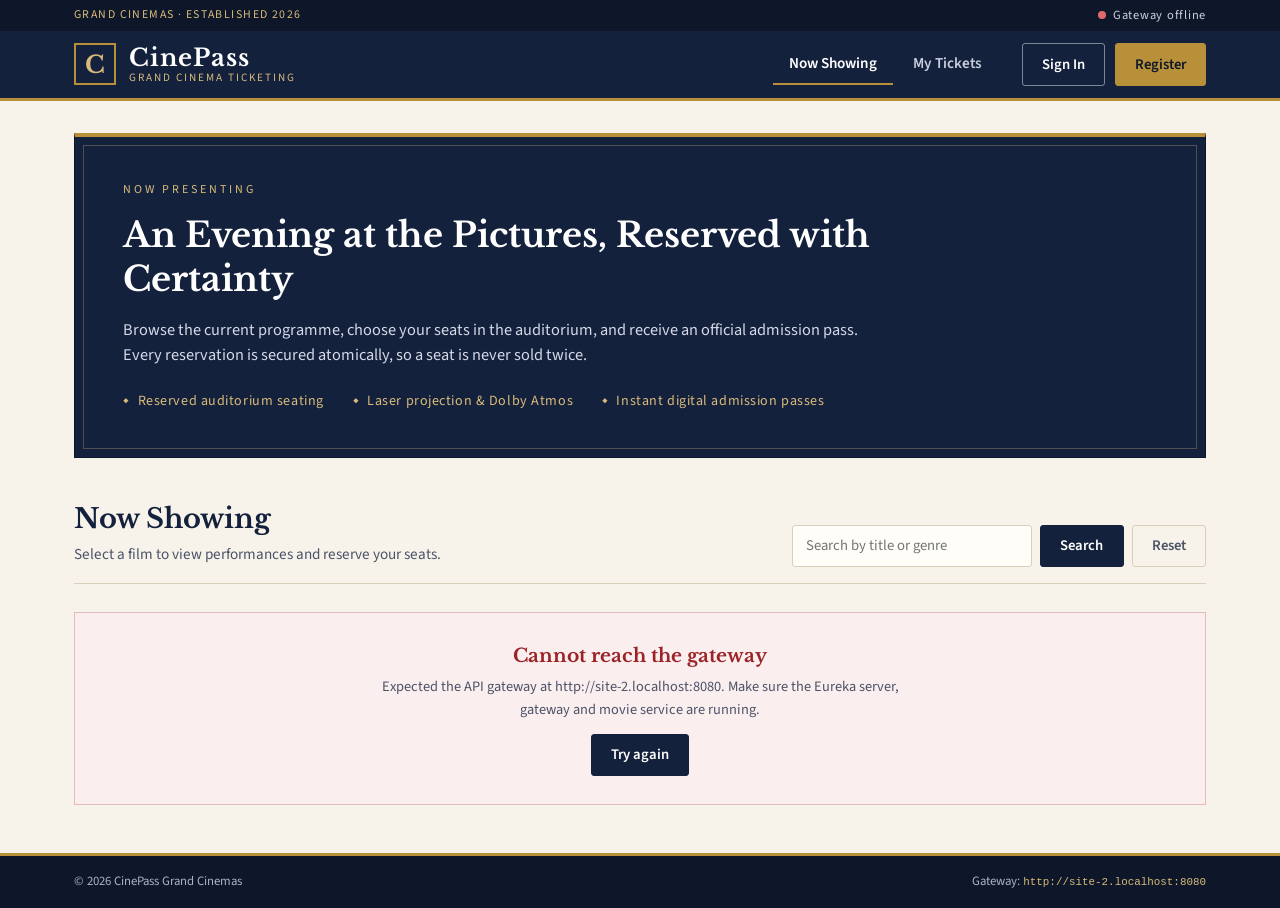
==== commit afd03566: "Apply classic professional theme with Libre Baskerville typography, ivory paper palette and robust g" ====
--- a/frontend/index.html
+++ b/frontend/index.html
@@ -3,137 +3,109 @@
 <head>
     <meta charset="UTF-8">
     <meta name="viewport" content="width=device-width, initial-scale=1.0">
-    <title>CinePass | Premier Grand Cinema & Ticketing Portal</title>
-    <link rel="icon" href="data:image/svg+xml,<svg xmlns=%22http://www.w3.org/2000/svg%22 viewBox=%220 0 100 100%22><text y=%22.9em%22 font-size=%2280%22>&#127963;</text></svg>">
-    <link rel="stylesheet" href="styles.css">
+    <title>CinePass | Grand Cinema Ticketing</title>
+    <link rel="icon" href="data:image/svg+xml,<svg xmlns=%22http://www.w3.org/2000/svg%22 viewBox=%220 0 100 100%22><rect width=%22100%22 height=%22100%22 rx=%2212%22 fill=%22%23701c2b%22/><text x=%2250%22 y=%2272%22 font-size=%2262%22 text-anchor=%22middle%22 fill=%22%23c9a24b%22 font-family=%22serif%22>C</text></svg>">
     <link rel="preconnect" href="https://fonts.googleapis.com">
     <link rel="preconnect" href="https://fonts.gstatic.com" crossorigin>
-    <link href="https://fonts.googleapis.com/css2?family=Cinzel:wght@500;600;700;800;900&family=Playfair+Display:ital,wght@0,600;0,700;1,400&family=Plus+Jakarta+Sans:wght@300;400;500;600;700;800&family=Outfit:wght@400;500;600;700;800&family=JetBrains+Mono:wght@400;500;700&display=swap" rel="stylesheet">
+    <link href="https://fonts.googleapis.com/css2?family=Libre+Baskerville:wght@400;700&family=Source+Sans+3:wght@400;500;600;700&display=swap" rel="stylesheet">
+    <link rel="stylesheet" href="styles.css">
 </head>
 <body>
-    <!-- Top Classic Navigation Bar -->
-    <header class="navbar">
-        <div class="nav-container">
-            <div class="brand" onclick="switchView('movies-view')">
-                <div class="brand-icon">🏛️</div>
-                <div class="brand-text">
-                    <span class="brand-title">CINEPASS</span>
-                    <span class="brand-badge">GRAND CINEMAS • EST. 2026</span>
-                </div>
-            </div>
-
-            <nav class="nav-links">
-                <button class="nav-btn active" data-tab="movies-view">
-                    <span class="nav-icon">🎬</span> Now Showing
-                </button>
-                <button class="nav-btn" data-tab="bookings-view">
-                    <span class="nav-icon">🎟️</span> My Tickets
-                </button>
-                <button class="nav-btn" data-tab="simulator-view" id="sim-nav-btn" style="display: none;">
-                    <span class="nav-icon">⚡</span> Concurrency Simulator
-                </button>
-                <button class="nav-btn" data-tab="admin-view" id="admin-nav-btn" style="display: none;">
-                    <span class="nav-icon">👑</span> Management Console
-                </button>
-            </nav>
-
-            <div class="auth-section" id="auth-section">
-                <!-- Injected via JavaScript -->
+    <header class="masthead">
+        <div class="masthead-top">
+            <div class="container masthead-top-inner">
+                <span>Grand Cinemas &middot; Established 2026</span>
+                <span id="connection-status" class="conn" title="Gateway connection status">
+                    <span class="conn-dot"></span><span id="connection-text">Checking connection&hellip;</span>
+                </span>
+            </div>
+        </div>
+        <div class="container masthead-main">
+            <a class="brand" href="#" onclick="switchView('movies-view'); return false;">
+                <span class="brand-mark">C</span>
+                <span class="brand-text">
+                    <span class="brand-title">CinePass</span>
+                    <span class="brand-sub">Grand Cinema Ticketing</span>
+                </span>
+            </a>
+            <button class="menu-toggle" id="menu-toggle" aria-label="Toggle navigation" aria-expanded="false">Menu</button>
+            <div class="masthead-right" id="masthead-right">
+                <nav class="nav-links" aria-label="Primary">
+                    <button class="nav-btn active" data-tab="movies-view">Now Showing</button>
+                    <button class="nav-btn" data-tab="bookings-view">My Tickets</button>
+                    <button class="nav-btn" data-tab="simulator-view" id="sim-nav-btn" style="display:none;">Concurrency Test</button>
+                    <button class="nav-btn" data-tab="admin-view" id="admin-nav-btn" style="display:none;">Management</button>
+                </nav>
+                <div class="auth-section" id="auth-section"></div>
             </div>
         </div>
     </header>
 
-    <!-- Global Toast Notifications -->
     <div id="toast-container" class="toast-container" aria-live="polite"></div>
 
-    <!-- Main Content Container -->
-    <main class="main-content">
-        <!-- Classic Theatrical Marquee Hero Section -->
-        <section class="hero-banner">
-            <div class="hero-content">
-                <div class="hero-tag">✦ PREMIER THEATRICAL REPERTOIRE ✦</div>
-                <h1 class="hero-title">Classic Cinema Splendor & Real-Time Seat Allocation</h1>
-                <p class="hero-subtitle">Select from our curated repertoire of feature motion pictures, choose your auditorium seats with guaranteed atomic reservation, and enjoy instant verified digital admission passes.</p>
-                
-                <div class="system-health-bar">
-                    <div class="health-item">
-                        <span>🏛️ Grand Auditorium Seating</span>
-                    </div>
-                    <div class="health-item">
-                        <span>🎞️ 4K Laser & Dolby Atmos</span>
-                    </div>
-                    <div class="health-item">
-                        <span>⚡ Zero-Latency Seat Lock</span>
-                    </div>
-                    <div class="health-item">
-                        <span>🎟️ Verified Digital Passes</span>
-                    </div>
-                </div>
-            </div>
-        </section>
-
-        <!-- 1. Movies & Shows View -->
+    <main class="container main-content">
+        <section class="hero" id="hero">
+            <div class="hero-inner">
+                <p class="eyebrow">Now Presenting</p>
+                <h1 class="hero-title">An Evening at the Pictures, Reserved with Certainty</h1>
+                <p class="hero-subtitle">Browse the current programme, choose your seats in the auditorium, and receive an official admission pass. Every reservation is secured atomically, so a seat is never sold twice.</p>
+                <ul class="hero-points">
+                    <li>Reserved auditorium seating</li>
+                    <li>Laser projection &amp; Dolby Atmos</li>
+                    <li>Instant digital admission passes</li>
+                </ul>
+            </div>
+        </section>
+
+        <!-- 1. Movies -->
         <section id="movies-view" class="view-panel active">
             <div class="section-header">
                 <div>
                     <h2 class="section-title">Now Showing</h2>
-                    <p class="section-desc">Select a featured cinematic release to view auditorium showtimes and reserve your seats.</p>
+                    <p class="section-desc">Select a film to view performances and reserve your seats.</p>
                 </div>
                 <div class="search-box">
-                    <input type="text" id="movie-search-input" placeholder="Search film title or genre..." />
-                    <button class="btn btn-secondary" id="search-movie-btn">🔍 Search</button>
+                    <input type="text" id="movie-search-input" placeholder="Search by title or genre" aria-label="Search films" />
+                    <button class="btn btn-secondary" id="search-movie-btn">Search</button>
                     <button class="btn btn-outline" id="reset-search-btn">Reset</button>
                 </div>
             </div>
 
-            <!-- Movie Cards Grid -->
             <div class="movies-grid" id="movies-grid">
-                <div class="loading-spinner">Loading films from repertoire...</div>
-            </div>
-
-            <!-- Show Selection Modal / Section -->
+                <div class="loading-spinner">Loading programme&hellip;</div>
+            </div>
+
             <div id="show-selection-modal" class="modal" role="dialog" aria-modal="true" aria-labelledby="selected-movie-title">
                 <div class="modal-card modal-lg">
                     <div class="modal-header">
                         <div>
-                            <h3 class="modal-title" id="selected-movie-title">Auditorium Showtimes</h3>
-                            <span class="modal-subtitle" id="selected-movie-info">Genre • Duration</span>
-                        </div>
-                        <button class="close-modal-btn" onclick="closeShowModal()" aria-label="Close dialog">✕</button>
-                    </div>
-
+                            <h3 class="modal-title" id="selected-movie-title">Performances</h3>
+                            <span class="modal-subtitle" id="selected-movie-info">Genre &middot; Duration</span>
+                        </div>
+                        <button class="close-modal-btn" onclick="closeShowModal()" aria-label="Close dialog">&times;</button>
+                    </div>
                     <div class="modal-body">
-                        <h4>Available Performances & Inventory</h4>
-                        <div class="shows-list" id="shows-list">
-                            <!-- Populated dynamically -->
-                        </div>
-
-                        <!-- Interactive Classic Auditorium Seat Reservation Widget -->
-                        <div id="booking-widget" class="booking-widget" style="display: none;">
+                        <h4 class="subhead">Available Performances</h4>
+                        <div class="shows-list" id="shows-list"></div>
+
+                        <div id="booking-widget" class="booking-widget" style="display:none;">
                             <div class="screen-indicator">
                                 <div class="screen-bar"></div>
-                                <span class="screen-text">✦ CURVED AUDITORIUM SCREEN ✦</span>
+                                <span class="screen-text">Screen</span>
                             </div>
-
-                            <div class="seat-map-container" id="seat-map-container">
-                                <!-- Interactive visual seats rendered dynamically -->
-                            </div>
-
+                            <div class="seat-map-container" id="seat-map-container"></div>
                             <div class="seat-legend">
                                 <div class="legend-item"><span class="seat-box available"></span> Available</div>
                                 <div class="legend-item"><span class="seat-box selected"></span> Selected</div>
                                 <div class="legend-item"><span class="seat-box occupied"></span> Reserved</div>
                             </div>
-
                             <div class="booking-summary-bar">
                                 <div class="summary-details">
-                                    <span>Selected Performance: <strong id="summary-show-id">#101</strong></span>
+                                    <span>Performance: <strong id="summary-show-id">#101</strong></span>
                                     <span>Seats: <strong id="summary-seats-count">1</strong></span>
-                                    <span>Estimated Total: <strong id="summary-total-price">$24.00</strong></span>
+                                    <span>Total: <strong id="summary-total-price">$0.00</strong></span>
                                 </div>
-                                <button class="btn btn-primary btn-glow" id="confirm-booking-btn">
-                                    ⚡ Confirm Instant Reservation
-                                </button>
+                                <button class="btn btn-primary" id="confirm-booking-btn">Confirm Reservation</button>
                             </div>
                         </div>
                     </div>
@@ -141,135 +113,105 @@
             </div>
         </section>
 
-        <!-- 2. My Bookings View -->
+        <!-- 2. Bookings -->
         <section id="bookings-view" class="view-panel">
             <div class="section-header">
                 <div>
-                    <h2 class="section-title">My Cinema Passes</h2>
-                    <p class="section-desc">Review your confirmed admission passes, inspect show details, or process cancellations.</p>
-                </div>
-                <button class="btn btn-secondary" id="refresh-bookings-btn">🔄 Refresh Passes</button>
-            </div>
-
-            <div class="bookings-grid" id="bookings-grid">
-                <!-- Populated dynamically -->
-            </div>
-        </section>
-
-        <!-- 3. High Concurrency Simulator View -->
+                    <h2 class="section-title">My Tickets</h2>
+                    <p class="section-desc">Review your admission passes or cancel a reservation.</p>
+                </div>
+                <button class="btn btn-secondary" id="refresh-bookings-btn">Refresh</button>
+            </div>
+            <div class="bookings-grid" id="bookings-grid"></div>
+        </section>
+
+        <!-- 3. Simulator -->
         <section id="simulator-view" class="view-panel">
             <div class="section-header">
                 <div>
-                    <h2 class="section-title">⚡ High-Concurrency Race Condition Simulator</h2>
-                    <p class="section-desc">Stress-test the CinePass Atomic Allocation Engine against simultaneous double-booking contention.</p>
-                </div>
-            </div>
-
-            <div class="simulator-card">
+                    <h2 class="section-title">Concurrency Test</h2>
+                    <p class="section-desc">Fire simultaneous booking requests at one performance to verify that overbooking is prevented.</p>
+                </div>
+            </div>
+            <div class="panel">
                 <div class="sim-controls-grid">
-                    <div class="sim-control-group">
-                        <label>Target Performance for Contention</label>
-                        <select id="sim-target-show" class="form-input">
-                            <!-- Populated dynamically -->
-                        </select>
-                    </div>
-
-                    <div class="sim-control-group">
-                        <label>Simulated Concurrent Patrons</label>
+                    <div class="form-group">
+                        <label for="sim-target-show">Target performance</label>
+                        <select id="sim-target-show" class="form-input"></select>
+                    </div>
+                    <div class="form-group">
+                        <label for="sim-users-count">Concurrent patrons</label>
                         <input type="number" id="sim-users-count" class="form-input" value="15" min="2" max="50" />
                     </div>
-
-                    <div class="sim-control-group">
-                        <label>Seats Demanded Per Patron</label>
-                        <input type="number" id="sim-seats-per-user" class="form-input" value="2" min="1" max="10" />
-                    </div>
-
-                    <div class="sim-control-group align-end">
-                        <button class="btn btn-danger btn-glow" id="run-sim-btn">
-                            🔥 Launch Simultaneous Rush
-                        </button>
-                    </div>
-                </div>
-
-                <!-- Simulation Realtime Dashboard -->
+                    <div class="form-group">
+                        <label for="sim-seats-per-user">Seats per patron</label>
+                        <input type="number" id="sim-seats-per-user" class="form-input" value="2" min="1" max="6" />
+                    </div>
+                    <div class="form-group align-end">
+                        <button class="btn btn-danger btn-block" id="run-sim-btn">Run Simultaneous Test</button>
+                    </div>
+                </div>
+
                 <div class="sim-metrics-grid">
-                    <div class="metric-card">
-                        <span class="metric-title">Available Starting Inventory</span>
-                        <span class="metric-val" id="metric-start-inventory">--</span>
-                    </div>
-                    <div class="metric-card success">
-                        <span class="metric-title">Confirmed Allocations (200/201)</span>
-                        <span class="metric-val text-success" id="metric-confirmed">0</span>
-                    </div>
-                    <div class="metric-card danger">
-                        <span class="metric-title">Blocked Overbooking Conflicts (409)</span>
-                        <span class="metric-val text-danger" id="metric-rejected">0</span>
-                    </div>
-                    <div class="metric-card highlight">
-                        <span class="metric-title">Final Database Remaining Seats</span>
-                        <span class="metric-val text-primary" id="metric-final-seats">--</span>
-                    </div>
+                    <div class="metric-card"><span class="metric-title">Starting inventory</span><span class="metric-val" id="metric-start-inventory">&ndash;</span></div>
+                    <div class="metric-card"><span class="metric-title">Confirmed</span><span class="metric-val text-success" id="metric-confirmed">0</span></div>
+                    <div class="metric-card"><span class="metric-title">Rejected (409)</span><span class="metric-val text-danger" id="metric-rejected">0</span></div>
+                    <div class="metric-card"><span class="metric-title">Final seats</span><span class="metric-val text-primary" id="metric-final-seats">&ndash;</span></div>
                 </div>
 
                 <div class="sim-logs-container">
                     <div class="sim-logs-header">
-                        <span>Real-Time Concurrency Stream Logs</span>
-                        <button class="btn-clean" onclick="clearSimLogs()">Clear Log</button>
+                        <span>Request log</span>
+                        <button class="btn-clean" onclick="clearSimLogs()">Clear</button>
                     </div>
                     <div class="sim-logs-stream" id="sim-logs-stream">
-                        <div class="log-entry info">Ready to initiate concurrent simulation...</div>
-                    </div>
-                </div>
-            </div>
-        </section>
-
-        <!-- 4. Admin Management Console -->
+                        <div class="log-entry info">Ready.</div>
+                    </div>
+                </div>
+            </div>
+        </section>
+
+        <!-- 4. Admin -->
         <section id="admin-view" class="view-panel">
             <div class="section-header">
                 <div>
-                    <h2 class="section-title">👑 Theater Management Console</h2>
-                    <p class="section-desc">Curate cinematic repertoire, schedule auditorium performances, and supervise seat inventory.</p>
-                </div>
-            </div>
-
+                    <h2 class="section-title">Management</h2>
+                    <p class="section-desc">Maintain the film programme and schedule performances.</p>
+                </div>
+            </div>
             <div class="admin-grid">
-                <!-- Add Movie Card -->
-                <div class="admin-card">
-                    <h3 class="admin-card-title">🎬 Add Film to Repertoire</h3>
+                <div class="panel">
+                    <h3 class="panel-title">Add Film</h3>
                     <form id="add-movie-form" class="admin-form">
                         <div class="form-group">
-                            <label>Film Title</label>
+                            <label for="admin-movie-title">Title</label>
                             <input type="text" id="admin-movie-title" class="form-input" placeholder="e.g. Oppenheimer" required />
                         </div>
                         <div class="form-group">
-                            <label>Genre</label>
-                            <input type="text" id="admin-movie-genre" class="form-input" placeholder="e.g. Biography / Historical Drama" required />
-                        </div>
-                        <div class="form-group">
-                            <label>Duration (Minutes)</label>
+                            <label for="admin-movie-genre">Genre</label>
+                            <input type="text" id="admin-movie-genre" class="form-input" placeholder="e.g. Historical Drama" required />
+                        </div>
+                        <div class="form-group">
+                            <label for="admin-movie-duration">Duration (minutes)</label>
                             <input type="number" id="admin-movie-duration" class="form-input" placeholder="180" min="1" required />
                         </div>
-                        <button type="submit" class="btn btn-primary">Save Film to Repertoire</button>
+                        <button type="submit" class="btn btn-primary">Save Film</button>
                     </form>
                 </div>
-
-                <!-- Schedule Show Card -->
-                <div class="admin-card">
-                    <h3 class="admin-card-title">📅 Schedule Performance</h3>
+                <div class="panel">
+                    <h3 class="panel-title">Schedule Performance</h3>
                     <form id="schedule-show-form" class="admin-form">
                         <div class="form-group">
-                            <label>Select Film</label>
-                            <select id="admin-show-movie-select" class="form-input" required>
-                                <!-- Populated dynamically -->
-                            </select>
-                        </div>
-                        <div class="form-group">
-                            <label>Performance Showtime</label>
+                            <label for="admin-show-movie-select">Film</label>
+                            <select id="admin-show-movie-select" class="form-input" required></select>
+                        </div>
+                        <div class="form-group">
+                            <label for="admin-show-time">Showtime</label>
                             <input type="datetime-local" id="admin-show-time" class="form-input" required />
                         </div>
                         <div class="form-group">
-                            <label>Auditorium Seat Capacity</label>
-                            <input type="number" id="admin-show-capacity" class="form-input" placeholder="100" min="1" required />
+                            <label for="admin-show-capacity">Seat capacity</label>
+                            <input type="number" id="admin-show-capacity" class="form-input" placeholder="40" min="1" required />
                         </div>
                         <button type="submit" class="btn btn-primary">Schedule Performance</button>
                     </form>
@@ -278,93 +220,86 @@
         </section>
     </main>
 
-    <!-- Auth Modal (Login / Register) -->
+    <footer class="site-footer">
+        <div class="container footer-inner">
+            <span>&copy; 2026 CinePass Grand Cinemas</span>
+            <span>Gateway: <code id="footer-api">&ndash;</code></span>
+        </div>
+    </footer>
+
+    <!-- Auth modal -->
     <div id="auth-modal" class="modal" role="dialog" aria-modal="true" aria-labelledby="auth-modal-title">
         <div class="modal-card">
             <div class="modal-header">
                 <div>
-                    <h3 class="modal-title" id="auth-modal-title">CinePass Member Access</h3>
-                    <span class="modal-subtitle">Sign in or register for immediate ticket booking and seat reservation</span>
-                </div>
-                <button class="close-modal-btn" onclick="closeAuthModal()" aria-label="Close dialog">✕</button>
-            </div>
-
-            <div class="auth-tabs">
-                <button class="auth-tab-btn active" id="tab-login-btn" onclick="switchAuthTab('login')">Sign In</button>
-                <button class="auth-tab-btn" id="tab-register-btn" onclick="switchAuthTab('register')">Register Patron</button>
-            </div>
-
-            <!-- Login Form -->
-            <form id="login-form" class="auth-form active">
-                <div class="quick-login-pills">
-                    <button type="button" class="pill-btn" onclick="quickFillLogin('john_doe', 'password123')">⚡ Quick Patron (john_doe)</button>
-                    <button type="button" class="pill-btn admin" onclick="quickFillLogin('admin', 'password123')">👑 Quick Admin (admin)</button>
-                </div>
-
-                <div class="form-group">
-                    <label>Username</label>
-                    <input type="text" id="login-username" class="form-input" placeholder="Enter username" autocomplete="username" required />
-                </div>
-                <div class="form-group">
-                    <label>Password</label>
-                    <input type="password" id="login-password" class="form-input" placeholder="Enter password" autocomplete="current-password" required />
-                </div>
-                <button type="submit" class="btn btn-primary btn-block">Sign In to CinePass</button>
-            </form>
-
-            <!-- Register Form -->
-            <form id="register-form" class="auth-form">
-                <div class="form-group">
-                    <label>Desired Username</label>
-                    <input type="text" id="reg-username" class="form-input" placeholder="Pick a unique username" autocomplete="username" required />
-                </div>
-                <div class="form-group">
-                    <label>Email Address</label>
-                    <input type="email" id="reg-email" class="form-input" placeholder="patron@cinema.com" autocomplete="email" required />
-                </div>
-                <div class="form-group">
-                    <label>Secret Password</label>
-                    <input type="password" id="reg-password" class="form-input" placeholder="Minimum 6 characters" autocomplete="new-password" required />
-                </div>
-                <button type="submit" class="btn btn-primary btn-block">Register Membership</button>
-            </form>
+                    <h3 class="modal-title" id="auth-modal-title">Member Sign In</h3>
+                    <span class="modal-subtitle">Sign in or register to reserve seats</span>
+                </div>
+                <button class="close-modal-btn" onclick="closeAuthModal()" aria-label="Close dialog">&times;</button>
+            </div>
+            <div class="modal-body">
+                <div class="auth-tabs">
+                    <button class="auth-tab-btn active" id="tab-login-btn" onclick="switchAuthTab('login')">Sign In</button>
+                    <button class="auth-tab-btn" id="tab-register-btn" onclick="switchAuthTab('register')">Register</button>
+                </div>
+
+                <form id="login-form" class="auth-form active">
+                    <div class="quick-login-pills">
+                        <button type="button" class="pill-btn" onclick="quickFillLogin('john_doe', 'password123')">Demo patron</button>
+                        <button type="button" class="pill-btn" onclick="quickFillLogin('admin', 'password123')">Demo administrator</button>
+                    </div>
+                    <div class="form-group">
+                        <label for="login-username">Username or email</label>
+                        <input type="text" id="login-username" class="form-input" autocomplete="username" required />
+                    </div>
+                    <div class="form-group">
+                        <label for="login-password">Password</label>
+                        <input type="password" id="login-password" class="form-input" autocomplete="current-password" required />
+                    </div>
+                    <button type="submit" class="btn btn-primary btn-block">Sign In</button>
+                </form>
+
+                <form id="register-form" class="auth-form">
+                    <div class="form-group">
+                        <label for="reg-username">Username</label>
+                        <input type="text" id="reg-username" class="form-input" placeholder="At least 3 characters" autocomplete="username" required />
+                    </div>
+                    <div class="form-group">
+                        <label for="reg-email">Email address</label>
+                        <input type="email" id="reg-email" class="form-input" placeholder="name@example.com" autocomplete="email" required />
+                    </div>
+                    <div class="form-group">
+                        <label for="reg-password">Password</label>
+                        <input type="password" id="reg-password" class="form-input" placeholder="At least 6 characters" autocomplete="new-password" required />
+                    </div>
+                    <button type="submit" class="btn btn-primary btn-block">Create Account</button>
+                </form>
+            </div>
         </div>
     </div>
 
-    <!-- Classic Cinema Ticket Pass Modal -->
+    <!-- Ticket modal -->
     <div id="ticket-pass-modal" class="modal" role="dialog" aria-modal="true" aria-labelledby="ticket-movie-title">
         <div class="modal-card modal-ticket">
             <div class="ticket-header">
-                <div class="ticket-badge">✦ OFFICIAL ADMISSION PASS ✦</div>
-                <button class="close-modal-btn" onclick="closeTicketModal()" aria-label="Close dialog">✕</button>
+                <div class="ticket-badge">Official Admission Pass</div>
+                <button class="close-modal-btn" onclick="closeTicketModal()" aria-label="Close dialog">&times;</button>
             </div>
             <div class="ticket-body">
-                <div class="ticket-movie" id="ticket-movie-title">Movie Title</div>
+                <div class="ticket-movie" id="ticket-movie-title">Film</div>
                 <div class="ticket-details-grid">
-                    <div class="ticket-detail">
-                        <span class="lbl">Booking Reference</span>
-                        <span class="val" id="ticket-booking-id">#5001</span>
-                    </div>
-                    <div class="ticket-detail">
-                        <span class="lbl">Allocated Seats</span>
-                        <span class="val" id="ticket-seats-count">2 Seats</span>
-                    </div>
-                    <div class="ticket-detail">
-                        <span class="lbl">Performance ID</span>
-                        <span class="val" id="ticket-show-id">#101</span>
-                    </div>
-                    <div class="ticket-detail">
-                        <span class="lbl">Status</span>
-                        <span class="val status-confirmed" id="ticket-status">CONFIRMED</span>
-                    </div>
+                    <div class="ticket-detail"><span class="lbl">Reference</span><span class="val" id="ticket-booking-id">#0</span></div>
+                    <div class="ticket-detail"><span class="lbl">Seats</span><span class="val" id="ticket-seats-count">0</span></div>
+                    <div class="ticket-detail"><span class="lbl">Performance</span><span class="val" id="ticket-show-id">#0</span></div>
+                    <div class="ticket-detail"><span class="lbl">Status</span><span class="val status-confirmed" id="ticket-status">CONFIRMED</span></div>
                 </div>
                 <div class="ticket-barcode">
                     <div class="barcode-lines"></div>
-                    <span class="barcode-num">CINEPASS-ROYAL-AUTHENTICATED-2026</span>
+                    <span class="barcode-num">CINEPASS &middot; AUTHENTICATED &middot; 2026</span>
                 </div>
             </div>
             <div class="ticket-footer">
-                <button class="btn btn-secondary btn-block" onclick="closeTicketModal()">Done & View My Tickets</button>
+                <button class="btn btn-secondary btn-block" onclick="closeTicketModal()">Done &mdash; View My Tickets</button>
             </div>
         </div>
     </div>
--- a/frontend/styles.css
+++ b/frontend/styles.css
@@ -1,1428 +1,335 @@
-/* ===================================================================
-   CINEPASS - PREMIER CINEMA & TICKETING ENGINE (V3.1 ALL-PARTS CLASSIC)
-   ===================================================================
-   Covers 100% of UI components:
-   ✅ Header, Navbar, Brand, User Profile, Quick-Login Pills
-   ✅ Hero Marquee, Live System Status Badges
-   ✅ Movies Grid, Cinematic Card Mockups, Search & Filter Bar
-   ✅ Showtime Slots, Curved Screen Auditorium, Tiered Seat Matrix
-   ✅ Real-time Order Summary, Price Calculator
-   ✅ Boarding Pass Cinema Ticket Stubs with Barcodes
-   ✅ Concurrency Simulator Operations Deck & Live Log Stream
-   ✅ Admin Management Console (Movie Catalog & Show Scheduler)
-   ✅ Modals (Auth Modal, Seat Selection Modal, Ticket Confirmation Modal)
-   ✅ Toast Notifications, Loading Spinners & Empty States
-   =================================================================== */
-
-@import url('https://fonts.googleapis.com/css2?family=Cinzel:wght@500;600;700;800;900&family=Playfair+Display:ital,wght@0,600;0,700;1,400&family=Plus+Jakarta+Sans:wght@300;400;500;600;700;800&family=Outfit:wght@400;500;600;700;800&family=JetBrains+Mono:wght@400;500;700&display=swap');
+/* ==========================================================================
+   CinePass — Classic Professional Theme
+   Ivory paper, deep navy, burgundy and antique gold. Serif headings,
+   restrained borders, minimal effects. Responsive from phone to desktop.
+   ========================================================================== */
 
 :root {
-    /* Classic Cinema Dark Palette */
-    --bg-base: #060911;
-    --bg-surface: #0c1220;
-    --bg-surface-elevated: #131c30;
-    --bg-card: rgba(14, 21, 38, 0.88);
-    --bg-card-hover: rgba(20, 30, 52, 0.95);
-
-    /* Classic Royal Cinema Gold & Ruby Accents */
-    --accent-gold: #c59b27;
-    --accent-gold-light: #f3cf68;
-    --accent-gold-glow: rgba(243, 207, 104, 0.35);
-    --accent-ruby: #dc2626;
-    --accent-ruby-light: #ef4444;
-    --accent-cyan: #06b6d4;
-    --accent-emerald: #10b981;
-    --accent-indigo: #6366f1;
-
-    /* Gradients */
-    --gradient-gold: linear-gradient(135deg, #c59b27 0%, #f3cf68 100%);
-    --gradient-ruby: linear-gradient(135deg, #b91c1c 0%, #dc2626 100%);
-    --gradient-header: linear-gradient(135deg, #ffffff 0%, #fef3c7 60%, #e2e8f0 100%);
-    --gradient-surface: linear-gradient(180deg, rgba(255, 255, 255, 0.04) 0%, rgba(255, 255, 255, 0.01) 100%);
-
-    /* Typography Colors */
-    --text-primary: #f8fafc;
-    --text-secondary: #94a3b8;
-    --text-muted: #64748b;
-    --text-gold: #f3cf68;
-
-    /* Borders */
-    --border-subtle: rgba(255, 255, 255, 0.08);
-    --border-medium: rgba(255, 255, 255, 0.16);
-    --border-gold: rgba(243, 207, 104, 0.35);
-
-    /* Shadows */
-    --shadow-card: 0 10px 30px -5px rgba(0, 0, 0, 0.65), 0 0 0 1px rgba(255, 255, 255, 0.06);
-    --shadow-card-hover: 0 20px 40px -5px rgba(0, 0, 0, 0.85), 0 0 0 1px rgba(243, 207, 104, 0.4), 0 0 20px rgba(197, 155, 39, 0.25);
-    --shadow-modal: 0 25px 60px -12px rgba(0, 0, 0, 0.95), 0 0 0 1px rgba(255, 255, 255, 0.12);
-
-    /* Radii */
-    --radius-sm: 6px;
-    --radius-md: 10px;
-    --radius-lg: 16px;
-    --radius-xl: 20px;
-    --radius-full: 9999px;
-
-    /* Fonts */
-    --font-heading: 'Cinzel', 'Playfair Display', serif;
-    --font-classic: 'Cinzel', 'Playfair Display', serif;
-    --font-sans: 'Outfit', 'Plus Jakarta Sans', sans-serif;
-    --font-body: 'Plus Jakarta Sans', -apple-system, sans-serif;
-    --font-mono: 'JetBrains Mono', monospace;
-
-    --transition: all 0.22s cubic-bezier(0.16, 1, 0.3, 1);
-}
-
-* {
-    box-sizing: border-box;
-    margin: 0;
-    padding: 0;
-}
-
-html {
-    scroll-behavior: smooth;
-    font-size: 16px;
-    color-scheme: dark;
-    accent-color: var(--accent-gold);
-    scrollbar-color: rgba(197, 155, 39, 0.45) rgba(6, 9, 17, 0.7);
-    scrollbar-width: thin;
-}
-
-::selection {
-    background: rgba(197, 155, 39, 0.35);
-    color: #ffffff;
-}
+    --paper: #f7f3ea;
+    --paper-alt: #efe9db;
+    --card: #fffdf8;
+    --ink: #1c2233;
+    --ink-soft: #4b5368;
+    --ink-muted: #7a8196;
+    --navy: #14213d;
+    --navy-deep: #0e1729;
+    --burgundy: #701c2b;
+    --burgundy-dark: #561420;
+    --gold: #b8903a;
+    --gold-light: #d8bb7a;
+    --line: #d9d0bc;
+    --line-soft: #e8e1d0;
+    --green: #2f6b46;
+    --red: #9b2226;
+
+    --font-serif: 'Libre Baskerville', Georgia, 'Times New Roman', serif;
+    --font-sans: 'Source Sans 3', 'Segoe UI', -apple-system, Helvetica, Arial, sans-serif;
+    --font-mono: ui-monospace, 'Courier New', monospace;
+
+    --radius: 3px;
+    --shadow: 0 1px 2px rgba(20, 33, 61, .08), 0 4px 14px rgba(20, 33, 61, .06);
+    --shadow-modal: 0 20px 50px rgba(14, 23, 41, .35);
+}
+
+* { box-sizing: border-box; margin: 0; padding: 0; }
+
+html { font-size: 16px; scroll-behavior: smooth; }
 
 body {
-    background-color: var(--bg-base);
-    background-image: 
-        radial-gradient(circle at 15% 10%, rgba(197, 155, 39, 0.05) 0%, transparent 40%),
-        radial-gradient(circle at 85% 15%, rgba(99, 102, 241, 0.06) 0%, transparent 40%),
-        radial-gradient(circle at 50% 90%, rgba(6, 182, 212, 0.04) 0%, transparent 50%);
-    background-attachment: fixed;
-    color: var(--text-primary);
-    font-family: var(--font-body);
+    background: var(--paper);
+    color: var(--ink);
+    font-family: var(--font-sans);
+    line-height: 1.55;
     min-height: 100vh;
     display: flex;
     flex-direction: column;
-    overflow-x: hidden;
-    line-height: 1.55;
-}
-
-/* Custom Scrollbar Fallbacks */
-::-webkit-scrollbar {
-    width: 8px;
-    height: 8px;
-}
-::-webkit-scrollbar-track {
-    background: var(--bg-base);
-}
-::-webkit-scrollbar-thumb {
-    background: rgba(197, 155, 39, 0.3);
-    border-radius: var(--radius-full);
-}
-::-webkit-scrollbar-thumb:hover {
-    background: var(--accent-gold);
-}
-
-/* ===================================================================
-   1. TOP NAVIGATION BAR
-   =================================================================== */
-
-.navbar {
-    position: sticky;
-    top: 0;
-    z-index: 1000;
-    background: rgba(7, 10, 20, 0.92);
-    backdrop-filter: blur(24px);
-    -webkit-backdrop-filter: blur(24px);
-    border-bottom: 1px solid var(--border-subtle);
-    box-shadow: 0 4px 25px rgba(0, 0, 0, 0.6);
-}
-
-.nav-container {
-    max-width: 1400px;
-    margin: 0 auto;
-    padding: 0.85rem 2rem;
-    display: flex;
-    align-items: center;
-    justify-content: space-between;
-    gap: 1.5rem;
-}
-
-.brand {
-    display: flex;
-    align-items: center;
-    gap: 0.85rem;
-    text-decoration: none;
-    cursor: pointer;
-    user-select: none;
-}
-
-.brand-icon {
-    font-size: 2.2rem;
-    filter: drop-shadow(0 0 12px rgba(251, 191, 36, 0.55));
-    transition: var(--transition);
-}
-
-.brand:hover .brand-icon {
-    transform: scale(1.08) rotate(-5deg);
-}
-
-.brand-text {
-    display: flex;
-    flex-direction: column;
-}
-
-.brand-title {
-    font-family: var(--font-classic);
-    font-size: 1.7rem;
-    font-weight: 800;
-    letter-spacing: 2px;
-    color: #ffffff;
-    text-shadow: 0 0 20px rgba(243, 207, 104, 0.35);
-}
-
-.brand-badge {
-    font-size: 0.68rem;
-    font-weight: 800;
-    letter-spacing: 1.8px;
-    color: var(--accent-gold-light);
-    text-transform: uppercase;
-}
-
-.nav-links {
-    display: flex;
-    align-items: center;
-    gap: 0.4rem;
-    background: rgba(255, 255, 255, 0.03);
-    padding: 0.3rem 0.45rem;
-    border-radius: var(--radius-full);
-    border: 1px solid var(--border-subtle);
-}
-
-.nav-btn {
-    background: transparent;
-    border: none;
-    color: var(--text-secondary);
-    font-family: var(--font-sans);
-    font-size: 0.92rem;
-    font-weight: 600;
-    padding: 0.5rem 1.15rem;
-    border-radius: var(--radius-full);
-    cursor: pointer;
-    transition: var(--transition);
-    display: inline-flex;
-    align-items: center;
-    gap: 0.45rem;
-}
-
-.nav-btn:hover {
-    color: #ffffff;
-    background: rgba(255, 255, 255, 0.06);
-}
-
-.nav-btn.active {
-    color: #ffffff;
-    background: var(--bg-surface-elevated);
-    border: 1px solid var(--border-gold);
-    box-shadow: 0 2px 12px rgba(0, 0, 0, 0.5);
-}
-
-/* User Auth Section in Navbar */
-.auth-section {
-    display: flex;
-    align-items: center;
-    gap: 0.75rem;
-}
-
-.user-badge {
-    display: flex;
-    align-items: center;
-    gap: 0.65rem;
-    background: var(--bg-surface-elevated);
-    border: 1px solid var(--border-subtle);
-    padding: 0.4rem 0.95rem;
-    border-radius: var(--radius-full);
-    font-size: 0.88rem;
-    font-weight: 600;
-}
-
-.user-role-tag {
-    font-size: 0.68rem;
-    font-weight: 800;
-    padding: 0.15rem 0.55rem;
-    border-radius: var(--radius-full);
-    background: rgba(251, 191, 36, 0.15);
-    color: var(--accent-gold-light);
-    border: 1px solid var(--border-gold);
-    text-transform: uppercase;
-}
-
-/* ===================================================================
-   2. BUTTONS & CONTROLS
-   =================================================================== */
-
-.btn {
-    font-family: var(--font-heading);
-    font-size: 0.92rem;
-    font-weight: 700;
-    letter-spacing: 0.2px;
-    padding: 0.7rem 1.45rem;
-    border: none;
-    border-radius: var(--radius-md);
-    cursor: pointer;
-    transition: var(--transition);
-    display: inline-flex;
-    align-items: center;
-    justify-content: center;
-    gap: 0.5rem;
-    text-decoration: none;
-    user-select: none;
-}
-
-.btn-primary {
-    background: var(--gradient-gold);
-    color: #080c16;
-    box-shadow: 0 4px 15px rgba(217, 119, 6, 0.35);
-}
-
-.btn-primary:hover:not(:disabled) {
-    box-shadow: 0 6px 22px rgba(217, 119, 6, 0.55);
-    transform: translateY(-1px);
-}
-
-.btn-secondary {
-    background: var(--bg-surface-elevated);
-    color: var(--text-primary);
-    border: 1px solid var(--border-subtle);
-}
-
-.btn-secondary:hover:not(:disabled) {
-    background: var(--bg-card-hover);
-    border-color: var(--border-medium);
-}
-
-.btn-outline {
-    background: transparent;
-    color: var(--text-secondary);
-    border: 1px solid var(--border-subtle);
-}
-
-.btn-outline:hover:not(:disabled) {
-    color: #ffffff;
-    border-color: var(--border-medium);
-    background: rgba(255, 255, 255, 0.04);
-}
-
-.btn-danger {
-    background: var(--gradient-ruby);
-    color: #ffffff;
-    box-shadow: 0 4px 15px rgba(225, 29, 72, 0.35);
-}
-
-.btn-danger:hover:not(:disabled) {
-    box-shadow: 0 6px 22px rgba(225, 29, 72, 0.55);
-    transform: translateY(-1px);
-}
-
-.btn-block {
-    width: 100%;
-}
-
-.btn-glow {
-    box-shadow: 0 0 20px var(--accent-gold-glow);
-}
-
-.btn:disabled {
-    opacity: 0.5;
-    cursor: not-allowed;
-    transform: none !important;
-}
-
-.btn-clean {
-    background: transparent;
-    border: none;
-    color: var(--text-muted);
-    font-size: 0.8rem;
-    cursor: pointer;
-    transition: var(--transition);
-}
-
-.btn-clean:hover {
-    color: var(--text-primary);
-}
-
-/* ===================================================================
-   3. HERO BANNER
-   =================================================================== */
-
-.main-content {
-    max-width: 1400px;
-    width: 100%;
-    margin: 0 auto;
-    padding: 2rem;
-    flex: 1;
-}
-
-.hero-banner {
-    position: relative;
-    background: var(--bg-surface);
-    border: 1px solid var(--border-subtle);
-    border-radius: var(--radius-xl);
-    padding: 3rem;
-    margin-bottom: 2.5rem;
-    overflow: hidden;
-    box-shadow: var(--shadow-card);
-}
-
-.hero-banner::before {
-    content: '';
-    position: absolute;
-    top: 0;
-    right: 0;
-    width: 450px;
-    height: 100%;
-    background: radial-gradient(circle at 75% 35%, rgba(217, 119, 6, 0.12) 0%, transparent 70%);
-    pointer-events: none;
-}
-
-.hero-content {
-    position: relative;
-    z-index: 1;
-    max-width: 820px;
-}
-
-.hero-tag {
-    display: inline-flex;
-    align-items: center;
-    gap: 0.5rem;
-    background: rgba(251, 191, 36, 0.1);
-    color: var(--accent-gold-light);
-    border: 1px solid var(--border-gold);
-    font-size: 0.78rem;
-    font-weight: 800;
-    letter-spacing: 0.6px;
-    padding: 0.35rem 0.95rem;
-    border-radius: var(--radius-full);
-    margin-bottom: 1.25rem;
-    text-transform: uppercase;
-}
-
-.hero-title {
-    font-family: var(--font-heading);
-    font-size: 2.85rem;
-    font-weight: 900;
-    line-height: 1.15;
-    letter-spacing: -1px;
-    margin-bottom: 1rem;
-    background: var(--gradient-header);
-    -webkit-background-clip: text;
-    -webkit-text-fill-color: transparent;
-}
-
-.hero-subtitle {
-    font-size: 1.05rem;
-    color: var(--text-secondary);
-    line-height: 1.6;
-    margin-bottom: 2rem;
-}
-
-.system-health-bar {
-    display: flex;
-    flex-wrap: wrap;
-    align-items: center;
-    gap: 1rem;
-}
-
-.health-item {
-    display: flex;
-    align-items: center;
-    gap: 0.5rem;
-    background: rgba(255, 255, 255, 0.04);
-    border: 1px solid var(--border-subtle);
-    padding: 0.5rem 1rem;
-    border-radius: var(--radius-full);
-    font-size: 0.85rem;
-    font-weight: 600;
-    color: var(--text-primary);
-    transition: var(--transition);
-}
-
-.health-item:hover {
-    border-color: var(--border-gold);
-    background: rgba(251, 191, 36, 0.06);
-}
-
-.health-dot.active {
-    background: var(--accent-emerald);
-    box-shadow: 0 0 10px var(--accent-emerald);
-}
-
-/* ===================================================================
-   4. VIEW PANELS & SECTION HEADERS
-   =================================================================== */
-
-.view-panel {
-    display: none;
-    animation: fadeIn 0.3s cubic-bezier(0.16, 1, 0.3, 1);
-}
-
-.view-panel.active {
-    display: block;
-}
-
-@keyframes fadeIn {
-    from { opacity: 0; transform: translateY(8px); }
-    to { opacity: 1; transform: translateY(0); }
-}
-
-.section-header {
-    display: flex;
-    align-items: center;
-    justify-content: space-between;
-    margin-bottom: 2rem;
-    gap: 1.5rem;
-    flex-wrap: wrap;
-}
-
-.section-title {
-    font-family: var(--font-heading);
-    font-size: 1.85rem;
-    font-weight: 800;
-    color: #ffffff;
-    letter-spacing: -0.5px;
-}
-
-.section-desc {
-    color: var(--text-secondary);
-    font-size: 0.95rem;
-    margin-top: 0.25rem;
-}
-
-.search-box {
-    display: flex;
-    align-items: center;
-    gap: 0.6rem;
-    background: var(--bg-surface);
-    padding: 0.35rem 0.5rem;
-    border-radius: var(--radius-lg);
-    border: 1px solid var(--border-subtle);
-}
-
-.search-box input {
-    background: transparent;
-    border: none;
-    color: #ffffff;
-    font-family: var(--font-body);
-    font-size: 0.9rem;
-    padding: 0.5rem 0.75rem;
-    outline: none;
-    width: 220px;
-}
-
-.search-box input::placeholder {
-    color: var(--text-muted);
-}
-
-/* ===================================================================
-   5. MOVIES CATALOG GRID
-   =================================================================== */
-
-.movies-grid {
-    display: grid;
-    grid-template-columns: repeat(auto-fill, minmax(320px, 1fr));
-    gap: 1.75rem;
-}
-
-.movie-card {
-    background: var(--bg-surface);
-    border: 1px solid var(--border-subtle);
-    border-radius: var(--radius-lg);
-    overflow: hidden;
-    box-shadow: var(--shadow-card);
-    transition: var(--transition);
-    display: flex;
-    flex-direction: column;
-}
-
-.movie-card:hover {
-    transform: translateY(-4px);
-    border-color: var(--border-gold);
-    box-shadow: var(--shadow-card-hover);
-}
-
-.movie-poster-placeholder {
-    height: 220px;
-    position: relative;
-    display: flex;
-    align-items: center;
-    justify-content: center;
-    overflow: hidden;
-}
-
-.movie-duration-badge {
-    position: absolute;
-    bottom: 12px;
-    right: 12px;
-    background: rgba(7, 10, 20, 0.85);
-    backdrop-filter: blur(8px);
-    border: 1px solid var(--border-subtle);
-    padding: 0.25rem 0.65rem;
-    border-radius: var(--radius-full);
-    font-size: 0.75rem;
-    font-weight: 700;
-    color: var(--text-secondary);
-}
-
-.movie-body {
-    padding: 1.5rem;
-    display: flex;
-    flex-direction: column;
-    flex: 1;
-}
-
-.movie-title {
-    font-family: var(--font-heading);
-    font-size: 1.35rem;
-    font-weight: 800;
-    color: #ffffff;
-    margin-bottom: 0.4rem;
-}
-
-.movie-genre {
-    color: var(--accent-gold-light);
-    font-size: 0.82rem;
-    font-weight: 700;
-    text-transform: uppercase;
-    letter-spacing: 0.5px;
-    margin-bottom: 1.25rem;
-}
-
-.movie-footer {
-    margin-top: auto;
-}
-
-/* ===================================================================
-   6. SHOWTIMES & SEAT MAP MODAL
-   =================================================================== */
-
-.modal {
-    position: fixed;
-    top: 0;
-    left: 0;
-    width: 100vw;
-    height: 100vh;
-    background: rgba(4, 6, 12, 0.88);
-    backdrop-filter: blur(16px);
-    -webkit-backdrop-filter: blur(16px);
-    z-index: 2000;
-    display: flex;
-    align-items: center;
-    justify-content: center;
-    padding: 1.5rem;
-    opacity: 0;
-    pointer-events: none;
-    transition: var(--transition);
-}
-
-.modal.active {
-    opacity: 1;
-    pointer-events: auto;
-}
-
-.modal-card {
-    background: var(--bg-surface);
-    border: 1px solid var(--border-medium);
-    border-radius: var(--radius-xl);
-    max-width: 540px;
-    width: 100%;
-    max-height: 90vh;
-    overflow-y: auto;
-    box-shadow: var(--shadow-modal);
-    position: relative;
-    padding: 2rem;
-}
-
-.modal-lg {
-    max-width: 820px;
-    padding: 0;
-}
-
-.modal-header {
-    padding: 1.5rem 2rem;
-    border-bottom: 1px solid var(--border-subtle);
-    display: flex;
-    align-items: center;
-    justify-content: space-between;
-}
-
-.modal-title {
-    font-family: var(--font-heading);
-    font-size: 1.4rem;
-    font-weight: 800;
-    color: #ffffff;
-}
-
-.modal-subtitle {
-    color: var(--text-secondary);
-    font-size: 0.85rem;
-}
-
-.close-modal-btn {
-    background: var(--bg-surface-elevated);
-    border: 1px solid var(--border-subtle);
-    color: var(--text-secondary);
-    width: 34px;
-    height: 34px;
-    border-radius: 50%;
-    cursor: pointer;
-    font-size: 1.1rem;
-    display: flex;
-    align-items: center;
-    justify-content: center;
-    transition: var(--transition);
-}
-
-.close-modal-btn:hover {
-    color: #ffffff;
-    background: var(--accent-ruby);
-}
-
-.modal-body {
-    padding: 2rem;
-}
-
-.shows-list {
-    display: grid;
-    grid-template-columns: repeat(auto-fill, minmax(180px, 1fr));
-    gap: 1rem;
-    margin: 1.25rem 0 2rem;
-}
-
-.show-slot-card {
-    background: var(--bg-surface-elevated);
-    border: 1px solid var(--border-subtle);
-    border-radius: var(--radius-md);
-    padding: 1rem;
-    cursor: pointer;
-    transition: var(--transition);
-    text-align: center;
-}
-
-.show-slot-card:hover {
-    border-color: var(--border-gold);
-    transform: translateY(-2px);
-}
-
-.show-slot-card.selected {
-    background: rgba(217, 119, 6, 0.15);
-    border-color: var(--accent-gold-light);
-    box-shadow: 0 0 15px rgba(217, 119, 6, 0.3);
-}
-
-.show-time-text {
-    font-family: var(--font-heading);
-    font-weight: 700;
-    font-size: 1.05rem;
-    color: #ffffff;
-    margin-bottom: 0.3rem;
-}
-
-.show-seats-count {
-    font-size: 0.8rem;
-    color: var(--accent-emerald);
-    font-weight: 600;
-}
-
-.show-seats-count.low {
-    color: var(--accent-ruby);
-}
-
-/* ===================================================================
-   7. AUDITORIUM SEAT MAP & PRICING
-   =================================================================== */
-
-.booking-widget {
-    margin-top: 2rem;
-    padding-top: 2rem;
-    border-top: 1px solid var(--border-subtle);
-}
-
-.screen-indicator {
-    text-align: center;
-    margin-bottom: 2.5rem;
-}
-
-.screen-bar {
-    height: 6px;
-    width: 75%;
-    margin: 0 auto 0.75rem;
-    background: linear-gradient(90deg, transparent 0%, #ffffff 50%, transparent 100%);
-    border-radius: var(--radius-full);
-    box-shadow: 0 0 20px #ffffff;
-}
-
-.screen-text {
-    font-size: 0.72rem;
-    font-weight: 800;
-    letter-spacing: 3px;
-    color: var(--text-muted);
-}
-
-.seat-map-container {
-    max-width: 620px;
-    margin: 0 auto 2rem;
-    display: flex;
-    flex-direction: column;
-    gap: 1rem;
-}
-
-.seat-row-label-header {
-    display: flex;
-    align-items: center;
-    justify-content: space-between;
-    padding: 0 0.5rem;
-    margin-bottom: -0.5rem;
-}
-
-.row-letter {
-    font-family: var(--font-heading);
-    font-weight: 800;
-    color: var(--text-gold);
-    font-size: 0.85rem;
-}
-
-.row-tier-tag {
-    font-size: 0.68rem;
-    font-weight: 700;
-    color: var(--text-muted);
-    letter-spacing: 1px;
-}
-
-.seat-row {
-    display: grid;
-    grid-template-columns: repeat(8, 1fr);
-    gap: 0.6rem;
-}
-
-.seat-item {
-    aspect-ratio: 1;
-    background: var(--bg-surface-elevated);
-    border: 1px solid var(--border-subtle);
-    border-radius: 6px 6px 4px 4px;
-    font-family: var(--font-mono);
-    font-size: 0.72rem;
-    font-weight: 700;
-    color: var(--text-secondary);
-    display: flex;
-    align-items: center;
-    justify-content: center;
-    cursor: pointer;
-    transition: var(--transition);
-    user-select: none;
-}
-
-.seat-item:hover:not(.occupied) {
-    border-color: var(--accent-gold-light);
-    color: #ffffff;
-    transform: scale(1.08);
-}
-
-.seat-item.selected {
-    background: var(--gradient-gold);
-    color: #080c16;
-    border-color: var(--accent-gold-light);
-    box-shadow: 0 0 12px rgba(251, 191, 36, 0.5);
-    transform: scale(1.08);
-}
-
-.seat-item.occupied {
-    background: rgba(255, 255, 255, 0.04);
-    border-color: transparent;
-    color: var(--text-muted);
-    opacity: 0.35;
-    cursor: not-allowed;
-    text-decoration: line-through;
-}
-
-.seat-legend {
-    display: flex;
-    align-items: center;
-    justify-content: center;
-    gap: 1.5rem;
-    margin-bottom: 1.75rem;
-    font-size: 0.8rem;
-    color: var(--text-secondary);
-}
-
-.legend-item {
-    display: flex;
-    align-items: center;
-    gap: 0.45rem;
-}
-
-.seat-box {
-    width: 14px;
-    height: 14px;
-    border-radius: 3px;
-}
-
-.seat-box.available {
-    background: var(--bg-surface-elevated);
-    border: 1px solid var(--border-subtle);
-}
-
-.seat-box.selected {
-    background: var(--gradient-gold);
-}
-
-.seat-box.occupied {
-    background: rgba(255, 255, 255, 0.08);
-    opacity: 0.4;
-}
-
-.booking-summary-bar {
-    background: var(--bg-surface-elevated);
-    border: 1px solid var(--border-subtle);
-    border-radius: var(--radius-lg);
-    padding: 1.25rem 1.5rem;
-    display: flex;
-    align-items: center;
-    justify-content: space-between;
-    gap: 1.5rem;
-    flex-wrap: wrap;
-}
-
-.summary-details {
-    display: flex;
-    flex-direction: column;
-    gap: 0.25rem;
-    font-size: 0.88rem;
-    color: var(--text-secondary);
-}
-
-.summary-details strong {
-    color: #ffffff;
-}
-
-/* ===================================================================
-   8. MY BOOKINGS & TICKET STUBS
-   =================================================================== */
-
-.bookings-grid {
-    display: grid;
-    grid-template-columns: repeat(auto-fill, minmax(340px, 1fr));
-    gap: 1.5rem;
-}
-
-.booking-card {
-    background: var(--bg-surface);
-    border: 1px solid var(--border-subtle);
-    border-radius: var(--radius-lg);
-    padding: 1.75rem;
-    box-shadow: var(--shadow-card);
-    position: relative;
-}
-
-.booking-card-header {
-    display: flex;
-    align-items: center;
-    justify-content: space-between;
-    margin-bottom: 1.25rem;
-    padding-bottom: 0.75rem;
-    border-bottom: 1px dashed var(--border-subtle);
-}
-
-.booking-id-tag {
-    font-family: var(--font-mono);
-    font-size: 0.82rem;
-    font-weight: 700;
-    color: var(--accent-gold-light);
-}
-
-.status-badge {
-    font-size: 0.7rem;
-    font-weight: 800;
-    padding: 0.2rem 0.65rem;
-    border-radius: var(--radius-full);
-    text-transform: uppercase;
-    letter-spacing: 0.5px;
-}
-
-.status-badge.CONFIRMED {
-    background: rgba(16, 185, 129, 0.15);
-    color: var(--accent-emerald);
-    border: 1px solid rgba(16, 185, 129, 0.3);
-}
-
-.status-badge.CANCELLED {
-    background: rgba(225, 29, 72, 0.15);
-    color: var(--accent-ruby);
-    border: 1px solid rgba(225, 29, 72, 0.3);
-}
-
-.booking-details-row {
-    display: flex;
-    align-items: center;
-    justify-content: space-between;
-    font-size: 0.88rem;
-    color: var(--text-secondary);
-    margin-bottom: 0.6rem;
-}
-
-.booking-details-row strong {
-    color: #ffffff;
-}
-
-/* ===================================================================
-   9. AUTH MODAL & QUICK-LOGIN PILLS
-   =================================================================== */
-
-.auth-tabs {
-    display: flex;
-    gap: 0.5rem;
-    background: rgba(255, 255, 255, 0.04);
-    padding: 0.3rem;
-    border-radius: var(--radius-md);
-    margin: 1.25rem 0 1.5rem;
-}
-
-.auth-tab-btn {
-    flex: 1;
-    background: transparent;
-    border: none;
-    color: var(--text-secondary);
-    font-family: var(--font-heading);
-    font-size: 0.92rem;
-    font-weight: 700;
-    padding: 0.6rem;
-    border-radius: var(--radius-sm);
-    cursor: pointer;
-    transition: var(--transition);
-}
-
-.auth-tab-btn.active {
-    background: var(--bg-surface-elevated);
-    color: #ffffff;
-    box-shadow: 0 2px 8px rgba(0, 0, 0, 0.4);
-}
-
-.auth-form {
-    display: none;
-}
-
-.auth-form.active {
-    display: flex;
-    flex-direction: column;
-    gap: 1.25rem;
-}
-
-.quick-login-pills {
-    display: flex;
-    gap: 0.65rem;
-    margin-bottom: 0.5rem;
-}
-
-.pill-btn {
-    flex: 1;
-    background: var(--bg-surface-elevated);
-    border: 1px solid var(--border-subtle);
-    color: var(--text-secondary);
-    font-family: var(--font-heading);
-    font-size: 0.78rem;
-    font-weight: 700;
-    padding: 0.5rem 0.75rem;
-    border-radius: var(--radius-md);
-    cursor: pointer;
-    transition: var(--transition);
-    text-align: center;
-}
-
-.pill-btn:hover {
-    color: #ffffff;
-    border-color: var(--border-gold);
-    background: rgba(251, 191, 36, 0.08);
-}
-
-.pill-btn.admin:hover {
-    border-color: var(--accent-ruby);
-    background: rgba(225, 29, 72, 0.08);
-}
-
-/* ===================================================================
-   10. TICKET PASS / CONFIRMATION MODAL
-   =================================================================== */
-
-.modal-ticket {
-    max-width: 480px;
-    padding: 0;
-    overflow: hidden;
-    background: #0d1322;
-    border: 1px solid var(--border-gold);
-    box-shadow: 0 25px 50px rgba(0, 0, 0, 0.9), 0 0 25px rgba(217, 119, 6, 0.2);
-}
-
-.ticket-header {
-    background: linear-gradient(135deg, rgba(217, 119, 6, 0.2) 0%, rgba(13, 19, 34, 0.8) 100%);
-    padding: 1.5rem 1.75rem;
-    border-bottom: 1px dashed var(--border-gold);
-    display: flex;
-    align-items: center;
-    justify-content: space-between;
-}
-
-.ticket-badge {
-    font-family: var(--font-heading);
-    font-size: 0.85rem;
-    font-weight: 800;
-    letter-spacing: 1px;
-    color: var(--accent-gold-light);
-    text-transform: uppercase;
-}
-
-.ticket-body {
-    padding: 2rem 1.75rem;
-}
-
-.ticket-movie {
-    font-family: var(--font-heading);
-    font-size: 1.6rem;
-    font-weight: 900;
-    color: #ffffff;
-    margin-bottom: 1.5rem;
-    text-align: center;
-}
-
-.ticket-details-grid {
-    display: grid;
-    grid-template-columns: 1fr 1fr;
-    gap: 1.25rem;
-    background: rgba(255, 255, 255, 0.02);
-    border: 1px solid var(--border-subtle);
-    border-radius: var(--radius-md);
-    padding: 1.25rem;
-    margin-bottom: 1.75rem;
-}
-
-.ticket-detail {
-    display: flex;
-    flex-direction: column;
-    gap: 0.25rem;
-}
-
-.ticket-detail .lbl {
-    font-size: 0.72rem;
-    font-weight: 700;
-    color: var(--text-muted);
-    text-transform: uppercase;
-}
-
-.ticket-detail .val {
-    font-family: var(--font-heading);
-    font-size: 1.05rem;
-    font-weight: 800;
-    color: #ffffff;
-}
-
-.ticket-detail .status-confirmed {
-    color: var(--accent-emerald);
-}
-
-.ticket-barcode {
-    display: flex;
-    flex-direction: column;
-    align-items: center;
-    gap: 0.5rem;
-    padding-top: 1rem;
-    border-top: 1px dashed var(--border-subtle);
-}
-
-.barcode-lines {
-    height: 45px;
-    width: 80%;
-    background: repeating-linear-gradient(
-        90deg,
-        #ffffff,
-        #ffffff 2px,
-        transparent 2px,
-        transparent 4px,
-        #ffffff 4px,
-        #ffffff 8px,
-        transparent 8px,
-        transparent 11px
-    );
-    opacity: 0.75;
-}
-
-.barcode-num {
-    font-family: var(--font-mono);
-    font-size: 0.68rem;
-    color: var(--text-muted);
-    letter-spacing: 2px;
-}
-
-.ticket-footer {
-    padding: 1.25rem 1.75rem 1.75rem;
-    background: rgba(0, 0, 0, 0.2);
-}
-
-/* ===================================================================
-   11. CONCURRENCY SIMULATOR TELEMETRY DECK
-   =================================================================== */
-
-.simulator-card {
-    background: var(--bg-surface);
-    border: 1px solid var(--border-subtle);
-    border-radius: var(--radius-xl);
-    padding: 2.25rem;
-    box-shadow: var(--shadow-card);
-}
-
-.sim-controls-grid {
-    display: grid;
-    grid-template-columns: 2fr 1fr 1fr 1.5fr;
-    gap: 1.25rem;
-    align-items: end;
-    margin-bottom: 2rem;
-}
-
-.sim-control-group {
-    display: flex;
-    flex-direction: column;
-    gap: 0.5rem;
-}
-
-.sim-control-group label {
-    font-size: 0.82rem;
-    font-weight: 700;
-    color: var(--text-secondary);
-    text-transform: uppercase;
-    letter-spacing: 0.5px;
-}
-
-.form-input {
-    background: var(--bg-surface-elevated);
-    border: 1px solid var(--border-subtle);
-    border-radius: var(--radius-md);
-    padding: 0.75rem 1rem;
-    color: #ffffff;
-    font-family: var(--font-body);
-    font-size: 0.92rem;
-    outline: none;
-    transition: var(--transition);
-}
-
-.form-input:focus {
-    border-color: var(--border-gold);
-    box-shadow: 0 0 0 3px rgba(243, 207, 104, 0.15);
-}
-
-.form-input:not([type="range"]):user-invalid {
-    border-color: var(--accent-ruby) !important;
-    box-shadow: 0 0 0 2px rgba(220, 38, 38, 0.25) !important;
-}
-
-.form-input:not([type="range"]):user-valid {
-    border-color: rgba(16, 185, 129, 0.4);
-}
-
-select.form-input option {
-    background: #0e1424;
-    color: #ffffff;
-}
-
-.sim-metrics-grid {
-    display: grid;
-    grid-template-columns: repeat(4, 1fr);
-    gap: 1.25rem;
-    margin-bottom: 2rem;
-}
-
-.metric-card {
-    background: var(--bg-surface-elevated);
-    border: 1px solid var(--border-subtle);
-    border-radius: var(--radius-lg);
-    padding: 1.5rem;
-    display: flex;
-    flex-direction: column;
-    gap: 0.4rem;
-}
-
-.metric-title {
-    font-size: 0.78rem;
-    font-weight: 700;
-    color: var(--text-secondary);
-    text-transform: uppercase;
-}
-
-.metric-val {
-    font-family: var(--font-heading);
-    font-size: 2.2rem;
-    font-weight: 900;
-    color: #ffffff;
-}
-
-.text-success { color: var(--accent-emerald) !important; }
-.text-danger { color: var(--accent-ruby) !important; }
-.text-primary { color: var(--accent-gold-light) !important; }
-
-.sim-logs-container {
-    background: #040710;
-    border: 1px solid var(--border-subtle);
-    border-radius: var(--radius-lg);
-    overflow: hidden;
-}
-
-.sim-logs-header {
-    background: rgba(255, 255, 255, 0.03);
-    padding: 0.75rem 1.25rem;
-    border-bottom: 1px solid var(--border-subtle);
-    display: flex;
-    align-items: center;
-    justify-content: space-between;
-    font-size: 0.8rem;
-    font-weight: 700;
-    color: var(--text-secondary);
-    text-transform: uppercase;
-}
-
-.sim-logs-stream {
-    height: 260px;
-    overflow-y: auto;
-    padding: 1rem 1.25rem;
-    font-family: var(--font-mono);
-    font-size: 0.82rem;
-    line-height: 1.7;
-}
-
-.log-entry {
-    margin-bottom: 0.35rem;
-}
-
-.log-entry.info { color: #94a3b8; }
-.log-entry.success { color: var(--accent-emerald); }
-.log-entry.conflict { color: var(--accent-ruby); }
-
-/* ===================================================================
-   12. ADMIN CONSOLE
-   =================================================================== */
-
-.admin-grid {
-    display: grid;
-    grid-template-columns: 1fr 1fr;
-    gap: 2rem;
-}
-
-.admin-card {
-    background: var(--bg-surface);
-    border: 1px solid var(--border-subtle);
-    border-radius: var(--radius-xl);
-    padding: 2rem;
-    box-shadow: var(--shadow-card);
-}
-
-.admin-card-title {
-    font-family: var(--font-heading);
-    font-size: 1.3rem;
-    font-weight: 800;
-    margin-bottom: 1.5rem;
-    color: #ffffff;
-}
-
-.admin-form {
-    display: flex;
-    flex-direction: column;
-    gap: 1.25rem;
-}
-
-.form-group {
-    display: flex;
-    flex-direction: column;
-    gap: 0.45rem;
-}
-
-.form-group label {
-    font-size: 0.82rem;
-    font-weight: 700;
-    color: var(--text-secondary);
-}
-
-/* ===================================================================
-   13. TOAST NOTIFICATIONS & SPINNERS
-   =================================================================== */
-
-.toast-container {
-    position: fixed;
-    top: 1.5rem;
-    right: 1.5rem;
-    z-index: 3000;
-    display: flex;
-    flex-direction: column;
-    gap: 0.75rem;
-}
-
-.toast {
-    background: rgba(15, 23, 42, 0.95);
-    backdrop-filter: blur(12px);
-    border: 1px solid var(--border-subtle);
-    border-radius: var(--radius-md);
-    padding: 0.85rem 1.25rem;
-    font-size: 0.88rem;
-    font-weight: 600;
-    display: flex;
-    align-items: center;
-    gap: 0.75rem;
-    box-shadow: 0 10px 25px rgba(0, 0, 0, 0.6);
-    animation: toastSlideIn 0.25s cubic-bezier(0.16, 1, 0.3, 1);
-}
-
-.toast.success { border-left: 4px solid var(--accent-emerald); }
-.toast.error { border-left: 4px solid var(--accent-ruby); }
-.toast.info { border-left: 4px solid var(--accent-gold); }
-
-@keyframes toastSlideIn {
-    from { opacity: 0; transform: translateX(30px); }
-    to { opacity: 1; transform: translateX(0); }
-}
-
-.loading-spinner {
-    padding: 3rem;
-    text-align: center;
-    color: var(--text-secondary);
-    font-size: 1rem;
-    font-weight: 600;
-    grid-column: 1 / -1;
-    display: flex;
-    align-items: center;
-    justify-content: center;
-    gap: 0.75rem;
-}
-
-.loading-spinner::before {
-    content: '';
-    width: 20px;
-    height: 20px;
-    border: 2px solid var(--border-subtle);
-    border-top-color: var(--accent-gold);
-    border-radius: 50%;
-    animation: spin 0.8s linear infinite;
-}
-
-@keyframes spin {
-    to { transform: rotate(360deg); }
-}
-
-/* ===================================================================
-   14. RESPONSIVE DESIGN
-   =================================================================== */
-
-@media (max-width: 900px) {
-    .sim-controls-grid { grid-template-columns: 1fr; }
+    -webkit-font-smoothing: antialiased;
+}
+
+button { font-family: inherit; }
+a { color: var(--burgundy); }
+code { font-family: var(--font-mono); font-size: .85em; }
+
+:focus-visible { outline: 2px solid var(--gold); outline-offset: 2px; }
+
+.container { width: 100%; max-width: 1180px; margin: 0 auto; padding: 0 1.5rem; }
+
+/* ---------- Masthead ---------- */
+.masthead { background: var(--navy); color: #fff; position: sticky; top: 0; z-index: 1000; border-bottom: 3px solid var(--gold); }
+
+.masthead-top { background: var(--navy-deep); font-size: .74rem; letter-spacing: .12em; text-transform: uppercase; color: var(--gold-light); }
+.masthead-top-inner { display: flex; justify-content: space-between; align-items: center; padding-top: .35rem; padding-bottom: .35rem; gap: 1rem; }
+
+.conn { display: inline-flex; align-items: center; gap: .45rem; letter-spacing: .06em; color: #c9cfdc; text-transform: none; font-size: .78rem; }
+.conn-dot { width: 8px; height: 8px; border-radius: 50%; background: #8b93a7; }
+.conn.ok .conn-dot { background: #5fbf85; }
+.conn.bad .conn-dot { background: #e06a6a; }
+
+.masthead-main { display: flex; align-items: center; justify-content: space-between; gap: 1.5rem; padding-top: .8rem; padding-bottom: .8rem; }
+
+.brand { display: flex; align-items: center; gap: .8rem; text-decoration: none; color: #fff; }
+.brand-mark { width: 42px; height: 42px; display: grid; place-items: center; border: 2px solid var(--gold); color: var(--gold-light); font-family: var(--font-serif); font-size: 1.5rem; font-weight: 700; }
+.brand-text { display: flex; flex-direction: column; line-height: 1.15; }
+.brand-title { font-family: var(--font-serif); font-size: 1.5rem; font-weight: 700; letter-spacing: .04em; }
+.brand-sub { font-size: .7rem; letter-spacing: .18em; text-transform: uppercase; color: var(--gold-light); }
+
+.masthead-right { display: flex; align-items: center; gap: 1.5rem; }
+.nav-links { display: flex; gap: .25rem; }
+
+.nav-btn { background: none; border: none; color: #c9cfdc; font-size: .95rem; font-weight: 600; padding: .55rem 1rem; cursor: pointer; border-bottom: 2px solid transparent; transition: color .15s, border-color .15s; }
+.nav-btn:hover { color: #fff; }
+.nav-btn.active { color: #fff; border-bottom-color: var(--gold); }
+
+.menu-toggle { display: none; background: none; border: 1px solid var(--gold); color: var(--gold-light); padding: .4rem .9rem; font-weight: 600; cursor: pointer; border-radius: var(--radius); }
+
+.auth-section { display: flex; align-items: center; gap: .6rem; }
+.user-badge { display: flex; align-items: center; gap: .6rem; font-size: .92rem; font-weight: 600; padding-left: 1rem; border-left: 1px solid rgba(255,255,255,.2); }
+.user-role-tag { font-size: .66rem; letter-spacing: .1em; text-transform: uppercase; border: 1px solid var(--gold); color: var(--gold-light); padding: .1rem .45rem; }
+.user-badge .btn-clean { color: #c9cfdc; font-size: .85rem; text-decoration: underline; }
+.user-badge .btn-clean:hover { color: #fff; }
+
+/* ---------- Buttons ---------- */
+.btn { font-size: .92rem; font-weight: 600; padding: .6rem 1.2rem; border-radius: var(--radius); border: 1px solid transparent; cursor: pointer; display: inline-flex; align-items: center; justify-content: center; gap: .4rem; transition: background .15s, border-color .15s, color .15s; text-decoration: none; }
+.btn-primary { background: var(--burgundy); color: #fff; border-color: var(--burgundy); }
+.btn-primary:hover:not(:disabled) { background: var(--burgundy-dark); }
+.btn-secondary { background: var(--navy); color: #fff; border-color: var(--navy); }
+.btn-secondary:hover:not(:disabled) { background: var(--navy-deep); }
+.btn-outline { background: transparent; color: var(--ink-soft); border-color: var(--line); }
+.btn-outline:hover:not(:disabled) { border-color: var(--ink-soft); color: var(--ink); }
+.btn-danger { background: var(--red); color: #fff; border-color: var(--red); }
+.btn-danger:hover:not(:disabled) { background: #7a1a1d; }
+.btn-block { width: 100%; }
+.btn:disabled { opacity: .55; cursor: not-allowed; }
+.masthead .btn-secondary { background: transparent; border-color: rgba(255,255,255,.45); }
+.masthead .btn-secondary:hover { background: rgba(255,255,255,.1); }
+.masthead .btn-primary { background: var(--gold); border-color: var(--gold); color: var(--navy-deep); }
+.masthead .btn-primary:hover { background: var(--gold-light); }
+.btn-clean { background: none; border: none; color: var(--ink-muted); font-size: .8rem; cursor: pointer; }
+.btn-clean:hover { color: var(--ink); }
+
+/* ---------- Layout ---------- */
+.main-content { flex: 1; padding-top: 2rem; padding-bottom: 3rem; }
+
+.hero { background: var(--navy); color: #fff; border: 1px solid var(--navy-deep); border-top: 4px solid var(--gold); padding: 2.75rem 3rem; margin-bottom: 2.5rem; position: relative; }
+.hero::after { content: ''; position: absolute; inset: 8px; border: 1px solid rgba(216,187,122,.3); pointer-events: none; }
+.hero-inner { position: relative; max-width: 760px; }
+.eyebrow { font-size: .75rem; letter-spacing: .25em; text-transform: uppercase; color: var(--gold-light); margin-bottom: .8rem; }
+.hero-title { font-family: var(--font-serif); font-size: 2.15rem; line-height: 1.3; font-weight: 700; margin-bottom: 1rem; }
+.hero-subtitle { color: #d4d9e6; font-size: 1.02rem; margin-bottom: 1.4rem; }
+.hero-points { list-style: none; display: flex; flex-wrap: wrap; gap: .5rem 1.8rem; font-size: .88rem; color: var(--gold-light); letter-spacing: .04em; }
+.hero-points li::before { content: '\25C6'; font-size: .6rem; margin-right: .5rem; vertical-align: middle; }
+
+.view-panel { display: none; }
+.view-panel.active { display: block; animation: fade .25s ease; }
+@keyframes fade { from { opacity: 0; } to { opacity: 1; } }
+
+.section-header { display: flex; align-items: flex-end; justify-content: space-between; gap: 1.5rem; flex-wrap: wrap; margin-bottom: 1.75rem; padding-bottom: 1rem; border-bottom: 1px solid var(--line); }
+.section-title { font-family: var(--font-serif); font-size: 1.7rem; color: var(--navy); font-weight: 700; }
+.section-desc { color: var(--ink-soft); font-size: .95rem; margin-top: .2rem; }
+.subhead { font-family: var(--font-serif); font-size: 1.05rem; color: var(--navy); margin-bottom: .25rem; }
+
+.search-box { display: flex; align-items: center; gap: .5rem; flex-wrap: wrap; }
+.search-box input { border: 1px solid var(--line); background: var(--card); padding: .6rem .8rem; font-size: .92rem; font-family: inherit; color: var(--ink); width: 240px; max-width: 100%; border-radius: var(--radius); }
+.search-box input:focus { outline: none; border-color: var(--gold); }
+
+.panel { background: var(--card); border: 1px solid var(--line); border-radius: var(--radius); padding: 1.75rem; box-shadow: var(--shadow); }
+.panel-title { font-family: var(--font-serif); font-size: 1.15rem; color: var(--navy); margin-bottom: 1.25rem; padding-bottom: .6rem; border-bottom: 1px solid var(--line-soft); }
+
+/* ---------- Movies ---------- */
+.movies-grid { display: grid; grid-template-columns: repeat(auto-fill, minmax(270px, 1fr)); gap: 1.5rem; }
+
+.movie-card { background: var(--card); border: 1px solid var(--line); border-radius: var(--radius); box-shadow: var(--shadow); display: flex; flex-direction: column; overflow: hidden; transition: border-color .15s, box-shadow .15s; }
+.movie-card:hover { border-color: var(--gold); box-shadow: 0 2px 4px rgba(20,33,61,.1), 0 8px 22px rgba(20,33,61,.1); }
+
+.movie-poster { height: 190px; position: relative; display: flex; flex-direction: column; align-items: center; justify-content: center; text-align: center; padding: 1rem 1.25rem; color: #fff; border-bottom: 3px solid var(--gold); }
+.movie-poster::after { content: ''; position: absolute; inset: 8px; border: 1px solid rgba(255,255,255,.25); pointer-events: none; }
+.poster-mono { font-family: var(--font-serif); font-size: 3.2rem; font-weight: 700; color: var(--gold-light); line-height: 1; }
+.poster-caption { font-size: .68rem; letter-spacing: .2em; text-transform: uppercase; color: rgba(255,255,255,.75); margin-top: .6rem; }
+.p0 { background: linear-gradient(160deg, #14213d, #25365f); }
+.p1 { background: linear-gradient(160deg, #561420, #8a2a3b); }
+.p2 { background: linear-gradient(160deg, #1f3b34, #35604f); }
+.p3 { background: linear-gradient(160deg, #3b2a14, #6d4d24); }
+.p4 { background: linear-gradient(160deg, #2b2340, #473a6b); }
+.p5 { background: linear-gradient(160deg, #22303c, #3d5568); }
+
+.movie-body { padding: 1.25rem 1.35rem 1.35rem; display: flex; flex-direction: column; flex: 1; }
+.movie-title { font-family: var(--font-serif); font-size: 1.15rem; line-height: 1.35; color: var(--navy); margin-bottom: .35rem; }
+.movie-meta { display: flex; justify-content: space-between; gap: .5rem; font-size: .8rem; color: var(--ink-soft); margin-bottom: 1.1rem; }
+.movie-genre { text-transform: uppercase; letter-spacing: .08em; color: var(--burgundy); font-weight: 600; }
+.movie-footer { margin-top: auto; }
+
+/* ---------- Modals ---------- */
+.modal { position: fixed; inset: 0; background: rgba(14, 23, 41, .72); z-index: 2000; display: flex; align-items: center; justify-content: center; padding: 1rem; opacity: 0; pointer-events: none; transition: opacity .18s; }
+.modal.active { opacity: 1; pointer-events: auto; }
+.modal-card { background: var(--card); border: 1px solid var(--line); border-top: 4px solid var(--gold); border-radius: var(--radius); width: 100%; max-width: 460px; max-height: 92vh; overflow-y: auto; box-shadow: var(--shadow-modal); }
+.modal-lg { max-width: 780px; }
+.modal-header { display: flex; justify-content: space-between; align-items: flex-start; gap: 1rem; padding: 1.25rem 1.6rem; border-bottom: 1px solid var(--line-soft); }
+.modal-title { font-family: var(--font-serif); font-size: 1.3rem; color: var(--navy); }
+.modal-subtitle { font-size: .85rem; color: var(--ink-soft); }
+.modal-body { padding: 1.5rem 1.6rem 1.75rem; }
+.close-modal-btn { background: none; border: 1px solid var(--line); width: 32px; height: 32px; font-size: 1.3rem; line-height: 1; color: var(--ink-soft); cursor: pointer; border-radius: var(--radius); flex-shrink: 0; }
+.close-modal-btn:hover { background: var(--burgundy); border-color: var(--burgundy); color: #fff; }
+
+.shows-list { display: grid; grid-template-columns: repeat(auto-fill, minmax(190px, 1fr)); gap: .8rem; margin: 1rem 0 0; }
+.show-slot-card { background: var(--paper); border: 1px solid var(--line); border-radius: var(--radius); padding: .85rem 1rem; cursor: pointer; transition: border-color .15s, background .15s; }
+.show-slot-card:hover { border-color: var(--gold); }
+.show-slot-card.selected { border-color: var(--burgundy); background: #f5e8ea; box-shadow: inset 3px 0 0 var(--burgundy); }
+.show-time-text { font-weight: 700; color: var(--navy); font-size: .95rem; }
+.show-seats-count { font-size: .8rem; color: var(--green); font-weight: 600; margin-top: .2rem; }
+.show-seats-count.low { color: var(--red); }
+
+/* ---------- Seat map ---------- */
+.booking-widget { margin-top: 1.75rem; padding-top: 1.5rem; border-top: 1px solid var(--line); }
+.screen-indicator { text-align: center; margin-bottom: 1.75rem; }
+.screen-bar { height: 5px; width: 70%; margin: 0 auto .5rem; background: linear-gradient(90deg, transparent, var(--gold) 20%, var(--gold) 80%, transparent); border-radius: 50%; }
+.screen-text { font-size: .7rem; letter-spacing: .35em; text-transform: uppercase; color: var(--ink-muted); }
+
+.seat-map-container { max-width: 560px; margin: 0 auto 1.5rem; display: flex; flex-direction: column; gap: .5rem; }
+.seat-row-label-header { display: flex; justify-content: space-between; align-items: baseline; margin-top: .45rem; }
+.row-letter { font-family: var(--font-serif); font-weight: 700; color: var(--navy); font-size: .9rem; }
+.row-tier-tag { font-size: .68rem; letter-spacing: .1em; text-transform: uppercase; color: var(--ink-muted); }
+.seat-row { display: grid; grid-template-columns: repeat(8, 1fr); gap: .4rem; }
+.seat-item { aspect-ratio: 1; min-width: 0; background: var(--card); border: 1px solid var(--ink-muted); border-radius: 4px 4px 2px 2px; font-size: .68rem; font-weight: 600; color: var(--ink-soft); display: flex; align-items: center; justify-content: center; cursor: pointer; user-select: none; transition: background .12s, color .12s, border-color .12s; }
+.seat-item:hover:not(.occupied) { border-color: var(--burgundy); color: var(--burgundy); }
+.seat-item.selected { background: var(--burgundy); border-color: var(--burgundy); color: #fff; }
+.seat-item.occupied { background: var(--paper-alt); border-color: var(--line); color: var(--ink-muted); cursor: not-allowed; text-decoration: line-through; opacity: .7; }
+
+.seat-legend { display: flex; justify-content: center; flex-wrap: wrap; gap: 1.4rem; margin-bottom: 1.4rem; font-size: .8rem; color: var(--ink-soft); }
+.legend-item { display: flex; align-items: center; gap: .4rem; }
+.seat-box { width: 14px; height: 14px; border-radius: 3px 3px 1px 1px; display: inline-block; }
+.seat-box.available { background: var(--card); border: 1px solid var(--ink-muted); }
+.seat-box.selected { background: var(--burgundy); border: 1px solid var(--burgundy); }
+.seat-box.occupied { background: var(--paper-alt); border: 1px solid var(--line); }
+
+.booking-summary-bar { background: var(--paper); border: 1px solid var(--line); padding: 1rem 1.25rem; display: flex; align-items: center; justify-content: space-between; gap: 1rem; flex-wrap: wrap; }
+.summary-details { display: flex; flex-direction: column; gap: .15rem; font-size: .88rem; color: var(--ink-soft); }
+.summary-details strong { color: var(--navy); }
+
+/* ---------- Bookings ---------- */
+.bookings-grid { display: grid; grid-template-columns: repeat(auto-fill, minmax(300px, 1fr)); gap: 1.25rem; }
+.booking-card { background: var(--card); border: 1px solid var(--line); border-left: 4px solid var(--gold); border-radius: var(--radius); padding: 1.3rem 1.4rem; box-shadow: var(--shadow); }
+.booking-card-header { display: flex; justify-content: space-between; align-items: center; margin-bottom: .9rem; padding-bottom: .7rem; border-bottom: 1px dashed var(--line); }
+.booking-id-tag { font-family: var(--font-serif); font-weight: 700; color: var(--navy); font-size: .95rem; }
+.status-badge { font-size: .66rem; letter-spacing: .1em; text-transform: uppercase; font-weight: 700; padding: .15rem .55rem; border: 1px solid; border-radius: 2px; }
+.status-badge.CONFIRMED { color: var(--green); border-color: var(--green); }
+.status-badge.CANCELLED, .status-badge.FAILED { color: var(--red); border-color: var(--red); }
+.booking-details-row { display: flex; justify-content: space-between; font-size: .9rem; color: var(--ink-soft); margin-bottom: .4rem; }
+.booking-details-row strong { color: var(--ink); }
+.booking-cancel { margin-top: 1rem; }
+
+.empty-state { grid-column: 1 / -1; text-align: center; padding: 3rem 1rem; color: var(--ink-soft); background: var(--card); border: 1px dashed var(--line); }
+.empty-state h3 { font-family: var(--font-serif); color: var(--navy); margin-bottom: .4rem; }
+.empty-state p { max-width: 520px; margin: 0 auto .9rem; font-size: .92rem; }
+
+/* ---------- Auth ---------- */
+.auth-tabs { display: flex; border-bottom: 1px solid var(--line); margin-bottom: 1.25rem; }
+.auth-tab-btn { flex: 1; background: none; border: none; border-bottom: 2px solid transparent; padding: .65rem; font-size: .95rem; font-weight: 600; color: var(--ink-muted); cursor: pointer; margin-bottom: -1px; }
+.auth-tab-btn.active { color: var(--burgundy); border-bottom-color: var(--burgundy); }
+.auth-form { display: none; }
+.auth-form.active { display: flex; flex-direction: column; gap: 1.05rem; }
+.quick-login-pills { display: flex; gap: .6rem; }
+.pill-btn { flex: 1; background: var(--paper); border: 1px solid var(--line); color: var(--ink-soft); font-size: .8rem; font-weight: 600; padding: .45rem .6rem; cursor: pointer; border-radius: var(--radius); }
+.pill-btn:hover { border-color: var(--gold); color: var(--navy); }
+
+/* ---------- Forms ---------- */
+.form-group { display: flex; flex-direction: column; gap: .35rem; }
+.form-group label { font-size: .8rem; font-weight: 700; letter-spacing: .05em; text-transform: uppercase; color: var(--ink-soft); }
+.form-input { background: #fff; border: 1px solid var(--line); border-radius: var(--radius); padding: .65rem .8rem; font-family: inherit; font-size: .95rem; color: var(--ink); width: 100%; }
+.form-input:focus { outline: none; border-color: var(--gold); box-shadow: 0 0 0 3px rgba(184,144,58,.2); }
+.admin-form { display: flex; flex-direction: column; gap: 1.05rem; }
+.admin-grid { display: grid; grid-template-columns: 1fr 1fr; gap: 1.5rem; }
+
+/* ---------- Ticket ---------- */
+.modal-ticket { max-width: 440px; }
+.ticket-header { display: flex; justify-content: space-between; align-items: center; background: var(--navy); color: var(--gold-light); padding: 1rem 1.4rem; }
+.ticket-badge { font-size: .78rem; letter-spacing: .22em; text-transform: uppercase; font-weight: 700; }
+.ticket-header .close-modal-btn { border-color: rgba(255,255,255,.35); color: #fff; }
+.ticket-body { padding: 1.6rem 1.5rem 1.2rem; }
+.ticket-movie { font-family: var(--font-serif); font-size: 1.45rem; text-align: center; color: var(--navy); margin-bottom: 1.2rem; }
+.ticket-details-grid { display: grid; grid-template-columns: 1fr 1fr; gap: 1rem; border-top: 1px solid var(--line); border-bottom: 1px solid var(--line); padding: 1.1rem 0; margin-bottom: 1.2rem; }
+.ticket-detail { display: flex; flex-direction: column; }
+.ticket-detail .lbl { font-size: .68rem; letter-spacing: .12em; text-transform: uppercase; color: var(--ink-muted); }
+.ticket-detail .val { font-family: var(--font-serif); font-size: 1.05rem; color: var(--ink); font-weight: 700; }
+.ticket-detail .status-confirmed { color: var(--green); }
+.ticket-barcode { display: flex; flex-direction: column; align-items: center; gap: .4rem; }
+.barcode-lines { height: 42px; width: 78%; background: repeating-linear-gradient(90deg, var(--ink) 0 2px, transparent 2px 4px, var(--ink) 4px 8px, transparent 8px 11px); }
+.barcode-num { font-family: var(--font-mono); font-size: .65rem; letter-spacing: .15em; color: var(--ink-muted); }
+.ticket-footer { padding: 0 1.5rem 1.5rem; }
+
+/* ---------- Simulator ---------- */
+.sim-controls-grid { display: grid; grid-template-columns: 2fr 1fr 1fr 1.4fr; gap: 1.1rem; align-items: end; margin-bottom: 1.5rem; }
+.sim-metrics-grid { display: grid; grid-template-columns: repeat(4, 1fr); gap: 1rem; margin-bottom: 1.5rem; }
+.metric-card { background: var(--paper); border: 1px solid var(--line); padding: 1rem 1.1rem; display: flex; flex-direction: column; gap: .2rem; }
+.metric-title { font-size: .7rem; letter-spacing: .1em; text-transform: uppercase; color: var(--ink-soft); font-weight: 700; }
+.metric-val { font-family: var(--font-serif); font-size: 2rem; font-weight: 700; color: var(--navy); }
+.text-success { color: var(--green) !important; }
+.text-danger { color: var(--red) !important; }
+.text-primary { color: var(--burgundy) !important; }
+.text-muted { color: var(--ink-muted); }
+.sim-logs-container { border: 1px solid var(--navy-deep); background: var(--navy-deep); }
+.sim-logs-header { display: flex; justify-content: space-between; padding: .55rem 1rem; background: var(--navy); color: var(--gold-light); font-size: .72rem; letter-spacing: .15em; text-transform: uppercase; font-weight: 700; }
+.sim-logs-header .btn-clean { color: #c9cfdc; }
+.sim-logs-stream { height: 240px; overflow-y: auto; padding: .8rem 1rem; font-family: var(--font-mono); font-size: .78rem; line-height: 1.65; }
+.log-entry.info { color: #aab2c5; }
+.log-entry.success { color: #7fd1a0; }
+.log-entry.conflict { color: #f09a9a; }
+
+/* ---------- Toasts / spinner ---------- */
+.toast-container { position: fixed; top: 5.5rem; right: 1rem; z-index: 3000; display: flex; flex-direction: column; gap: .6rem; max-width: calc(100vw - 2rem); }
+.toast { background: var(--card); border: 1px solid var(--line); border-left: 4px solid var(--gold); padding: .75rem 1rem; font-size: .9rem; font-weight: 600; box-shadow: var(--shadow-modal); max-width: 380px; transition: opacity .3s; animation: fade .2s ease; }
+.toast.success { border-left-color: var(--green); }
+.toast.error { border-left-color: var(--red); }
+.toast.warning { border-left-color: var(--gold); }
+
+.loading-spinner { grid-column: 1 / -1; padding: 2.5rem; text-align: center; color: var(--ink-soft); display: flex; align-items: center; justify-content: center; gap: .7rem; }
+.loading-spinner::before { content: ''; width: 18px; height: 18px; border: 2px solid var(--line); border-top-color: var(--burgundy); border-radius: 50%; animation: spin .8s linear infinite; }
+@keyframes spin { to { transform: rotate(360deg); } }
+
+.error-box { grid-column: 1 / -1; padding: 1.75rem; background: #fbeeee; border: 1px solid #e3b9ba; text-align: center; color: var(--red); }
+.error-box h3 { font-family: var(--font-serif); margin-bottom: .4rem; }
+.error-box p { color: var(--ink-soft); font-size: .9rem; max-width: 560px; margin: 0 auto .8rem; }
+
+/* ---------- Footer ---------- */
+.site-footer { background: var(--navy-deep); color: #aab2c5; font-size: .8rem; border-top: 3px solid var(--gold); }
+.footer-inner { display: flex; justify-content: space-between; gap: 1rem; flex-wrap: wrap; padding-top: 1rem; padding-bottom: 1rem; }
+.footer-inner code { color: var(--gold-light); }
+
+/* ---------- Responsive ---------- */
+@media (max-width: 960px) {
+    .sim-controls-grid { grid-template-columns: 1fr 1fr; }
     .sim-metrics-grid { grid-template-columns: 1fr 1fr; }
     .admin-grid { grid-template-columns: 1fr; }
-    .hero-banner { padding: 2rem; }
-    .hero-title { font-size: 2.1rem; }
-    .nav-container { flex-direction: column; gap: 1rem; }
-    .nav-links { overflow-x: auto; max-width: 100%; }
-}
+}
+
+@media (max-width: 820px) {
+    .menu-toggle { display: inline-block; }
+    .masthead-main { flex-wrap: wrap; }
+    .masthead-right { display: none; width: 100%; flex-direction: column; align-items: stretch; gap: .75rem; padding-top: .5rem; border-top: 1px solid rgba(255,255,255,.15); }
+    .masthead-right.open { display: flex; }
+    .nav-links { flex-direction: column; }
+    .nav-btn { text-align: left; border-bottom: none; border-left: 3px solid transparent; }
+    .nav-btn.active { border-left-color: var(--gold); }
+    .auth-section { justify-content: space-between; }
+    .user-badge { border-left: none; padding-left: 0; }
+}
+
+@media (max-width: 600px) {
+    .container { padding: 0 1rem; }
+    .masthead-top { display: none; }
+    .hero { padding: 1.75rem 1.4rem; }
+    .hero-title { font-size: 1.5rem; }
+    .section-title { font-size: 1.4rem; }
+    .search-box { width: 100%; }
+    .search-box input { flex: 1; width: auto; min-width: 0; }
+    .sim-controls-grid, .sim-metrics-grid { grid-template-columns: 1fr; }
+    .modal-body, .modal-header { padding-left: 1.1rem; padding-right: 1.1rem; }
+    .seat-row { gap: .25rem; }
+    .seat-item { font-size: .6rem; }
+    .booking-summary-bar { flex-direction: column; align-items: stretch; }
+    .toast-container { top: 4.5rem; right: .75rem; left: .75rem; }
+    .footer-inner { flex-direction: column; }
+}
+
+@media (prefers-reduced-motion: reduce) {
+    * { animation: none !important; transition: none !important; }
+}
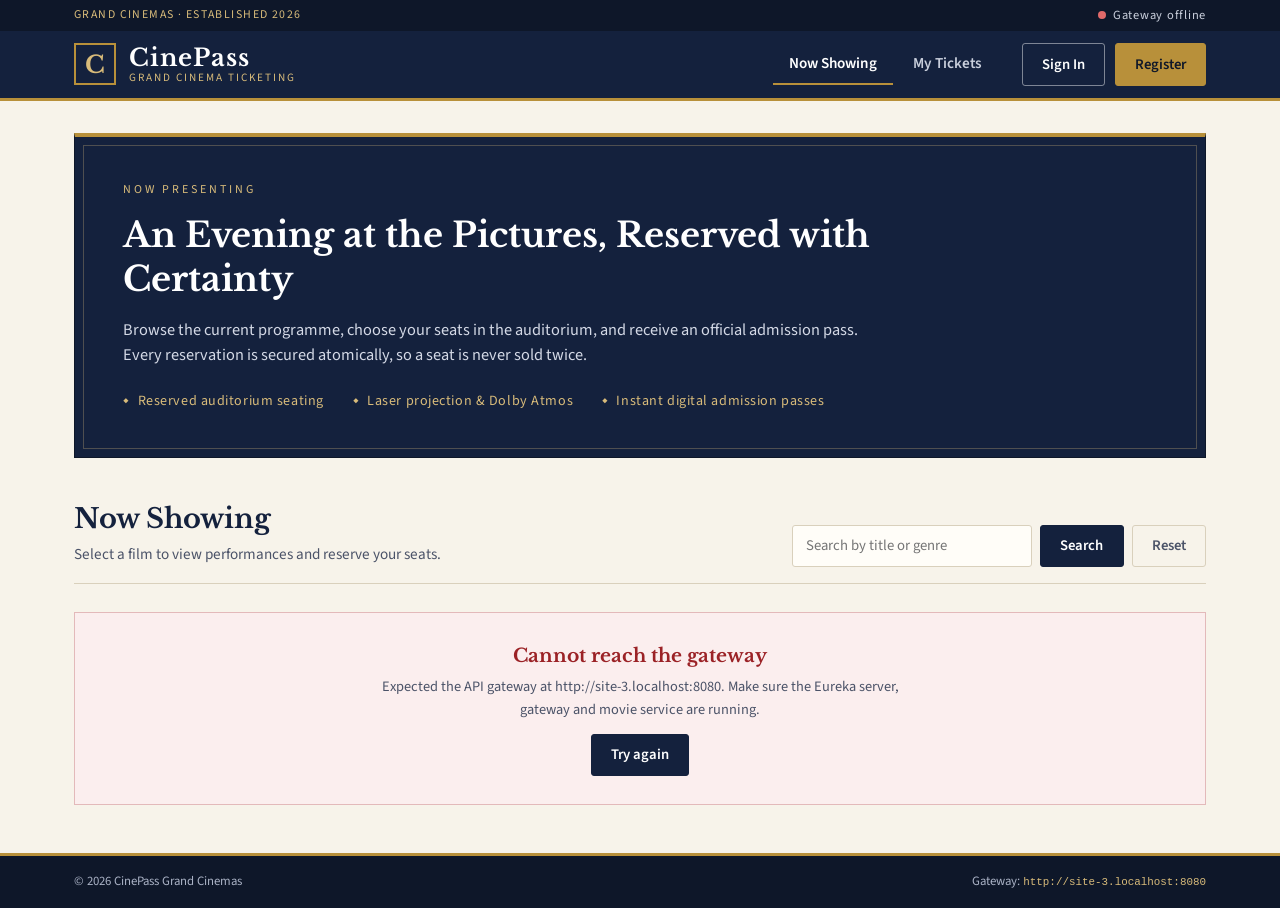
==== commit 1e799e72: "Fix seat allocation: strict double-booking prevention, per-show locking, cache busting, and clear oc" ====
--- a/frontend/index.html
+++ b/frontend/index.html
@@ -8,7 +8,7 @@
     <link rel="preconnect" href="https://fonts.googleapis.com">
     <link rel="preconnect" href="https://fonts.gstatic.com" crossorigin>
     <link href="https://fonts.googleapis.com/css2?family=Libre+Baskerville:wght@400;700&family=Source+Sans+3:wght@400;500;600;700&display=swap" rel="stylesheet">
-    <link rel="stylesheet" href="styles.css">
+    <link rel="stylesheet" href="styles.css?v=2.2">
 </head>
 <body>
     <header class="masthead">
@@ -97,7 +97,7 @@
                             <div class="seat-legend">
                                 <div class="legend-item"><span class="seat-box available"></span> Available</div>
                                 <div class="legend-item"><span class="seat-box selected"></span> Selected</div>
-                                <div class="legend-item"><span class="seat-box occupied"></span> Reserved</div>
+                                <div class="legend-item"><span class="seat-box occupied"></span> Booked / Allotted</div>
                             </div>
                             <div class="booking-summary-bar">
                                 <div class="summary-details">
@@ -304,6 +304,6 @@
         </div>
     </div>
 
-    <script src="app.js"></script>
+    <script src="app.js?v=2.2"></script>
 </body>
 </html>
--- a/frontend/styles.css
+++ b/frontend/styles.css
@@ -192,14 +192,15 @@
 .seat-item { aspect-ratio: 1; min-width: 0; background: var(--card); border: 1px solid var(--ink-muted); border-radius: 4px 4px 2px 2px; font-size: .68rem; font-weight: 600; color: var(--ink-soft); display: flex; align-items: center; justify-content: center; cursor: pointer; user-select: none; transition: background .12s, color .12s, border-color .12s; }
 .seat-item:hover:not(.occupied) { border-color: var(--burgundy); color: var(--burgundy); }
 .seat-item.selected { background: var(--burgundy); border-color: var(--burgundy); color: #fff; }
-.seat-item.occupied { background: var(--paper-alt); border-color: var(--line); color: var(--ink-muted); cursor: not-allowed; text-decoration: line-through; opacity: .7; }
+.seat-item.occupied { background: #cbd5e1 !important; border-color: #94a3b8 !important; color: #475569 !important; cursor: not-allowed !important; text-decoration: line-through !important; font-weight: 700 !important; opacity: .85 !important; }
+.seat-item.occupied:hover { background: #fee2e2 !important; border-color: #ef4444 !important; color: #b91c1c !important; }
 
 .seat-legend { display: flex; justify-content: center; flex-wrap: wrap; gap: 1.4rem; margin-bottom: 1.4rem; font-size: .8rem; color: var(--ink-soft); }
 .legend-item { display: flex; align-items: center; gap: .4rem; }
 .seat-box { width: 14px; height: 14px; border-radius: 3px 3px 1px 1px; display: inline-block; }
 .seat-box.available { background: var(--card); border: 1px solid var(--ink-muted); }
 .seat-box.selected { background: var(--burgundy); border: 1px solid var(--burgundy); }
-.seat-box.occupied { background: var(--paper-alt); border: 1px solid var(--line); }
+.seat-box.occupied { background: #cbd5e1; border: 1px solid #94a3b8; }
 
 .booking-summary-bar { background: var(--paper); border: 1px solid var(--line); padding: 1rem 1.25rem; display: flex; align-items: center; justify-content: space-between; gap: 1rem; flex-wrap: wrap; }
 .summary-details { display: flex; flex-direction: column; gap: .15rem; font-size: .88rem; color: var(--ink-soft); }
